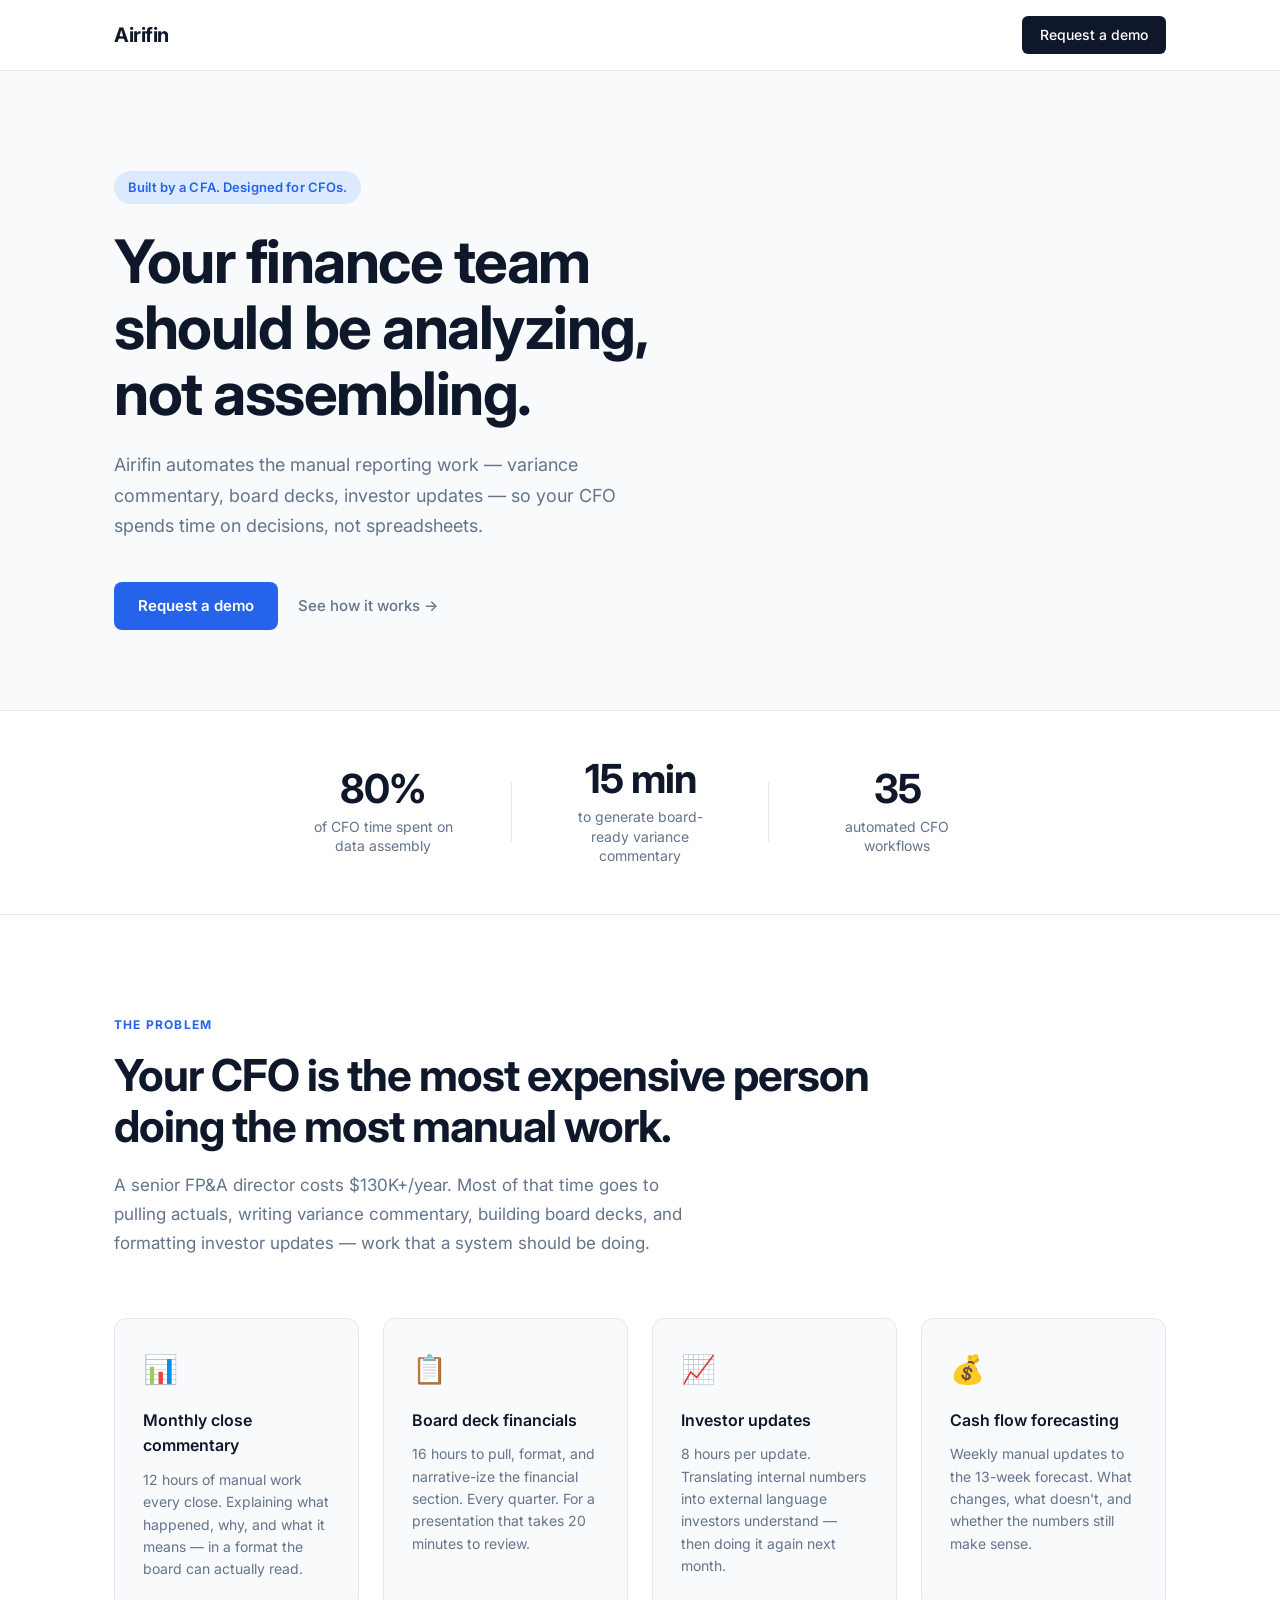
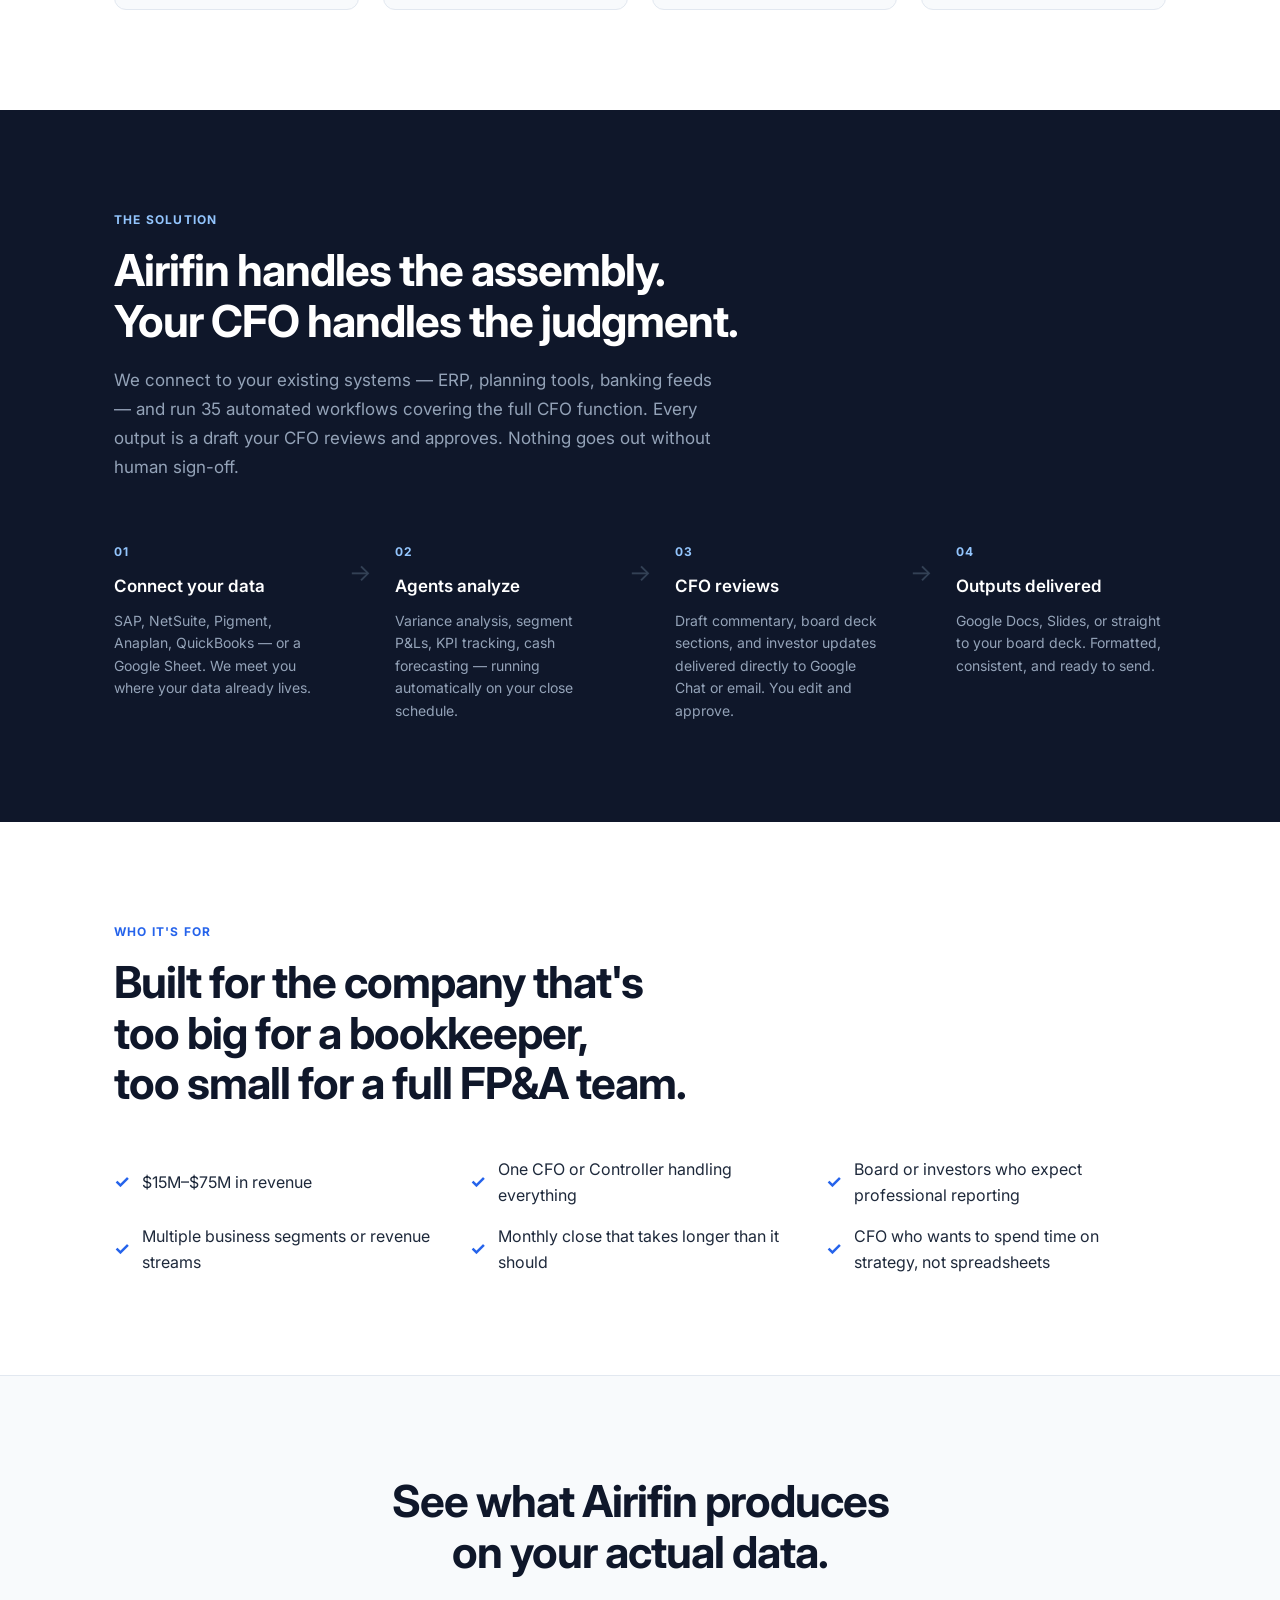
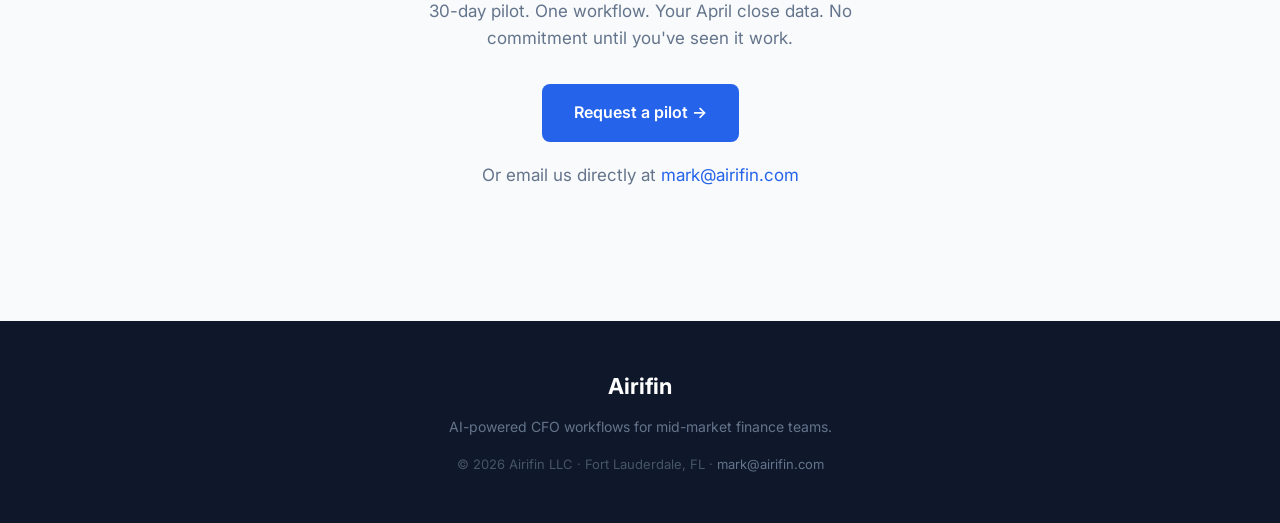
==== index.html @ 9c0cd82b "Initial site" ====
<!DOCTYPE html>
<html lang="en">
<head>
  <meta charset="UTF-8">
  <meta name="viewport" content="width=device-width, initial-scale=1.0">
  <meta name="description" content="Airifin builds AI-powered CFO workflows for mid-market finance teams. Variance analysis, board reporting, and financial intelligence — automated.">
  <title>Airifin — AI-Powered CFO Workflows</title>
  <link rel="preconnect" href="https://fonts.googleapis.com">
  <link rel="preconnect" href="https://fonts.gstatic.com" crossorigin>
  <link href="https://fonts.googleapis.com/css2?family=Inter:wght@300;400;500;600;700&display=swap" rel="stylesheet">
  <link rel="stylesheet" href="style.css">
</head>
<body>

  <!-- NAV -->
  <nav>
    <div class="nav-inner">
      <div class="logo">Airifin</div>
      <a href="mailto:mark@airifin.com" class="btn-nav">Request a demo</a>
    </div>
  </nav>

  <!-- HERO -->
  <section class="hero">
    <div class="container">
      <div class="badge">Built by a CFA. Designed for CFOs.</div>
      <h1>Your finance team<br>should be analyzing,<br>not assembling.</h1>
      <p class="hero-sub">Airifin automates the manual reporting work — variance commentary, board decks, investor updates — so your CFO spends time on decisions, not spreadsheets.</p>
      <div class="hero-cta">
        <a href="mailto:mark@airifin.com" class="btn-primary">Request a demo</a>
        <a href="#how-it-works" class="btn-ghost">See how it works →</a>
      </div>
    </div>
  </section>

  <!-- STAT BAR -->
  <section class="stats">
    <div class="container stats-inner">
      <div class="stat">
        <span class="stat-num">80%</span>
        <span class="stat-label">of CFO time spent on data assembly</span>
      </div>
      <div class="stat-divider"></div>
      <div class="stat">
        <span class="stat-num">15 min</span>
        <span class="stat-label">to generate board-ready variance commentary</span>
      </div>
      <div class="stat-divider"></div>
      <div class="stat">
        <span class="stat-num">35</span>
        <span class="stat-label">automated CFO workflows</span>
      </div>
    </div>
  </section>

  <!-- PROBLEM -->
  <section class="section" id="how-it-works">
    <div class="container">
      <div class="section-label">The Problem</div>
      <h2>Your CFO is the most expensive person<br>doing the most manual work.</h2>
      <p class="section-sub">A senior FP&A director costs $130K+/year. Most of that time goes to pulling actuals, writing variance commentary, building board decks, and formatting investor updates — work that a system should be doing.</p>

      <div class="pain-grid">
        <div class="pain-card">
          <div class="pain-icon">📊</div>
          <h3>Monthly close commentary</h3>
          <p>12 hours of manual work every close. Explaining what happened, why, and what it means — in a format the board can actually read.</p>
        </div>
        <div class="pain-card">
          <div class="pain-icon">📋</div>
          <h3>Board deck financials</h3>
          <p>16 hours to pull, format, and narrative-ize the financial section. Every quarter. For a presentation that takes 20 minutes to review.</p>
        </div>
        <div class="pain-card">
          <div class="pain-icon">📈</div>
          <h3>Investor updates</h3>
          <p>8 hours per update. Translating internal numbers into external language investors understand — then doing it again next month.</p>
        </div>
        <div class="pain-card">
          <div class="pain-icon">💰</div>
          <h3>Cash flow forecasting</h3>
          <p>Weekly manual updates to the 13-week forecast. What changes, what doesn't, and whether the numbers still make sense.</p>
        </div>
      </div>
    </div>
  </section>

  <!-- SOLUTION -->
  <section class="section section-dark">
    <div class="container">
      <div class="section-label light">The Solution</div>
      <h2 class="light">Airifin handles the assembly.<br>Your CFO handles the judgment.</h2>
      <p class="section-sub light">We connect to your existing systems — ERP, planning tools, banking feeds — and run 35 automated workflows covering the full CFO function. Every output is a draft your CFO reviews and approves. Nothing goes out without human sign-off.</p>

      <div class="flow">
        <div class="flow-step">
          <div class="flow-num">01</div>
          <h3>Connect your data</h3>
          <p>SAP, NetSuite, Pigment, Anaplan, QuickBooks — or a Google Sheet. We meet you where your data already lives.</p>
        </div>
        <div class="flow-arrow">→</div>
        <div class="flow-step">
          <div class="flow-num">02</div>
          <h3>Agents analyze</h3>
          <p>Variance analysis, segment P&Ls, KPI tracking, cash forecasting — running automatically on your close schedule.</p>
        </div>
        <div class="flow-arrow">→</div>
        <div class="flow-step">
          <div class="flow-num">03</div>
          <h3>CFO reviews</h3>
          <p>Draft commentary, board deck sections, and investor updates delivered directly to Google Chat or email. You edit and approve.</p>
        </div>
        <div class="flow-arrow">→</div>
        <div class="flow-step">
          <div class="flow-num">04</div>
          <h3>Outputs delivered</h3>
          <p>Google Docs, Slides, or straight to your board deck. Formatted, consistent, and ready to send.</p>
        </div>
      </div>
    </div>
  </section>

  <!-- WHO IT'S FOR -->
  <section class="section">
    <div class="container">
      <div class="section-label">Who It's For</div>
      <h2>Built for the company that's<br>too big for a bookkeeper,<br>too small for a full FP&A team.</h2>
      <div class="icp-grid">
        <div class="icp-item">
          <span class="check">✓</span>
          <span>$15M–$75M in revenue</span>
        </div>
        <div class="icp-item">
          <span class="check">✓</span>
          <span>One CFO or Controller handling everything</span>
        </div>
        <div class="icp-item">
          <span class="check">✓</span>
          <span>Board or investors who expect professional reporting</span>
        </div>
        <div class="icp-item">
          <span class="check">✓</span>
          <span>Multiple business segments or revenue streams</span>
        </div>
        <div class="icp-item">
          <span class="check">✓</span>
          <span>Monthly close that takes longer than it should</span>
        </div>
        <div class="icp-item">
          <span class="check">✓</span>
          <span>CFO who wants to spend time on strategy, not spreadsheets</span>
        </div>
      </div>
    </div>
  </section>

  <!-- CTA -->
  <section class="section section-cta">
    <div class="container cta-inner">
      <h2>See what Airifin produces<br>on your actual data.</h2>
      <p>30-day pilot. One workflow. Your April close data. No commitment until you've seen it work.</p>
      <a href="mailto:mark@airifin.com" class="btn-primary large">Request a pilot →</a>
      <p class="cta-sub">Or email us directly at <a href="mailto:mark@airifin.com">mark@airifin.com</a></p>
    </div>
  </section>

  <!-- FOOTER -->
  <footer>
    <div class="container footer-inner">
      <div class="footer-logo">Airifin</div>
      <p class="footer-tagline">AI-powered CFO workflows for mid-market finance teams.</p>
      <p class="footer-copy">© 2026 Airifin LLC · Fort Lauderdale, FL · <a href="mailto:mark@airifin.com">mark@airifin.com</a></p>
    </div>
  </footer>

</body>
</html>
---- style.css ----
/* ── Reset & Base ───────────────────────────────────────────── */
*, *::before, *::after { box-sizing: border-box; margin: 0; padding: 0; }

:root {
  --navy: #0f172a;
  --navy-light: #1e293b;
  --blue: #2563eb;
  --blue-light: #3b82f6;
  --text: #1e293b;
  --text-muted: #64748b;
  --border: #e2e8f0;
  --bg: #ffffff;
  --bg-subtle: #f8fafc;
}

html { scroll-behavior: smooth; }

body {
  font-family: 'Inter', -apple-system, sans-serif;
  color: var(--text);
  background: var(--bg);
  line-height: 1.6;
  -webkit-font-smoothing: antialiased;
}

.container {
  max-width: 1100px;
  margin: 0 auto;
  padding: 0 24px;
}

/* ── Nav ────────────────────────────────────────────────────── */
nav {
  position: sticky;
  top: 0;
  background: rgba(255,255,255,0.95);
  backdrop-filter: blur(8px);
  border-bottom: 1px solid var(--border);
  z-index: 100;
  padding: 16px 0;
}

.nav-inner {
  max-width: 1100px;
  margin: 0 auto;
  padding: 0 24px;
  display: flex;
  align-items: center;
  justify-content: space-between;
}

.logo {
  font-size: 20px;
  font-weight: 700;
  color: var(--navy);
  letter-spacing: -0.5px;
}

/* ── Buttons ────────────────────────────────────────────────── */
.btn-primary {
  display: inline-block;
  background: var(--blue);
  color: white;
  padding: 12px 24px;
  border-radius: 8px;
  text-decoration: none;
  font-weight: 600;
  font-size: 15px;
  transition: background 0.15s;
}
.btn-primary:hover { background: #1d4ed8; }
.btn-primary.large { padding: 16px 32px; font-size: 16px; }

.btn-nav {
  display: inline-block;
  background: var(--navy);
  color: white;
  padding: 8px 18px;
  border-radius: 6px;
  text-decoration: none;
  font-weight: 500;
  font-size: 14px;
  transition: background 0.15s;
}
.btn-nav:hover { background: var(--navy-light); }

.btn-ghost {
  display: inline-block;
  color: var(--text-muted);
  text-decoration: none;
  font-weight: 500;
  font-size: 15px;
  transition: color 0.15s;
}
.btn-ghost:hover { color: var(--text); }

/* ── Hero ───────────────────────────────────────────────────── */
.hero {
  padding: 100px 0 80px;
  background: var(--bg-subtle);
  border-bottom: 1px solid var(--border);
}

.badge {
  display: inline-block;
  background: #dbeafe;
  color: var(--blue);
  padding: 6px 14px;
  border-radius: 100px;
  font-size: 13px;
  font-weight: 600;
  margin-bottom: 24px;
  letter-spacing: 0.01em;
}

.hero h1 {
  font-size: clamp(36px, 5vw, 60px);
  font-weight: 700;
  line-height: 1.1;
  letter-spacing: -1.5px;
  color: var(--navy);
  margin-bottom: 24px;
  max-width: 700px;
}

.hero-sub {
  font-size: 18px;
  color: var(--text-muted);
  max-width: 560px;
  margin-bottom: 40px;
  line-height: 1.7;
}

.hero-cta {
  display: flex;
  gap: 20px;
  align-items: center;
  flex-wrap: wrap;
}

/* ── Stats ──────────────────────────────────────────────────── */
.stats {
  padding: 48px 0;
  border-bottom: 1px solid var(--border);
}

.stats-inner {
  display: flex;
  align-items: center;
  justify-content: center;
  gap: 0;
}

.stat {
  display: flex;
  flex-direction: column;
  align-items: center;
  text-align: center;
  padding: 0 48px;
}

.stat-num {
  font-size: 40px;
  font-weight: 700;
  color: var(--navy);
  letter-spacing: -1px;
  line-height: 1;
  margin-bottom: 8px;
}

.stat-label {
  font-size: 14px;
  color: var(--text-muted);
  max-width: 160px;
  line-height: 1.4;
}

.stat-divider {
  width: 1px;
  height: 60px;
  background: var(--border);
  flex-shrink: 0;
}

/* ── Sections ───────────────────────────────────────────────── */
.section { padding: 100px 0; }

.section-dark {
  background: var(--navy);
  color: white;
}

.section-label {
  font-size: 12px;
  font-weight: 700;
  letter-spacing: 0.1em;
  text-transform: uppercase;
  color: var(--blue);
  margin-bottom: 16px;
}
.section-label.light { color: #93c5fd; }

.section h2 {
  font-size: clamp(28px, 3.5vw, 44px);
  font-weight: 700;
  letter-spacing: -1px;
  line-height: 1.15;
  margin-bottom: 20px;
  color: var(--navy);
}
.section h2.light { color: white; }

.section-sub {
  font-size: 17px;
  color: var(--text-muted);
  max-width: 600px;
  line-height: 1.7;
  margin-bottom: 60px;
}
.section-sub.light { color: #94a3b8; }

/* ── Pain Grid ──────────────────────────────────────────────── */
.pain-grid {
  display: grid;
  grid-template-columns: repeat(auto-fit, minmax(240px, 1fr));
  gap: 24px;
  margin-top: 48px;
}

.pain-card {
  background: var(--bg-subtle);
  border: 1px solid var(--border);
  border-radius: 12px;
  padding: 28px;
}

.pain-icon { font-size: 28px; margin-bottom: 16px; }

.pain-card h3 {
  font-size: 16px;
  font-weight: 600;
  color: var(--navy);
  margin-bottom: 10px;
}

.pain-card p {
  font-size: 14px;
  color: var(--text-muted);
  line-height: 1.6;
}

/* ── Flow ───────────────────────────────────────────────────── */
.flow {
  display: flex;
  align-items: flex-start;
  gap: 0;
  margin-top: 60px;
  flex-wrap: wrap;
}

.flow-step {
  flex: 1;
  min-width: 200px;
  padding: 0 24px;
}

.flow-step:first-child { padding-left: 0; }
.flow-step:last-child { padding-right: 0; }

.flow-num {
  font-size: 12px;
  font-weight: 700;
  letter-spacing: 0.1em;
  color: #93c5fd;
  margin-bottom: 12px;
}

.flow-step h3 {
  font-size: 17px;
  font-weight: 600;
  color: white;
  margin-bottom: 10px;
}

.flow-step p {
  font-size: 14px;
  color: #94a3b8;
  line-height: 1.6;
}

.flow-arrow {
  font-size: 24px;
  color: #334155;
  padding-top: 12px;
  flex-shrink: 0;
}

/* ── ICP Grid ───────────────────────────────────────────────── */
.icp-grid {
  display: grid;
  grid-template-columns: repeat(auto-fit, minmax(280px, 1fr));
  gap: 16px;
  margin-top: 48px;
}

.icp-item {
  display: flex;
  align-items: center;
  gap: 12px;
  font-size: 16px;
  color: var(--text);
}

.check {
  color: var(--blue);
  font-weight: 700;
  font-size: 18px;
  flex-shrink: 0;
}

/* ── CTA ────────────────────────────────────────────────────── */
.section-cta {
  background: var(--bg-subtle);
  border-top: 1px solid var(--border);
  text-align: center;
}

.cta-inner h2 {
  text-align: center;
  margin-left: auto;
  margin-right: auto;
}

.cta-inner p {
  font-size: 17px;
  color: var(--text-muted);
  margin-bottom: 32px;
  max-width: 500px;
  margin-left: auto;
  margin-right: auto;
}

.cta-sub {
  margin-top: 20px;
  font-size: 14px;
  color: var(--text-muted);
}

.cta-sub a { color: var(--blue); text-decoration: none; }
.cta-sub a:hover { text-decoration: underline; }

/* ── Footer ─────────────────────────────────────────────────── */
footer {
  background: var(--navy);
  padding: 48px 0;
}

.footer-inner {
  text-align: center;
}

.footer-logo {
  font-size: 22px;
  font-weight: 700;
  color: white;
  margin-bottom: 12px;
}

.footer-tagline {
  font-size: 14px;
  color: #64748b;
  margin-bottom: 16px;
}

.footer-copy {
  font-size: 13px;
  color: #475569;
}

.footer-copy a {
  color: #64748b;
  text-decoration: none;
}
.footer-copy a:hover { color: white; }

/* ── Responsive ─────────────────────────────────────────────── */
@media (max-width: 768px) {
  .hero { padding: 60px 0; }
  .stats-inner { flex-direction: column; gap: 32px; }
  .stat-divider { width: 60px; height: 1px; }
  .flow { flex-direction: column; gap: 40px; }
  .flow-arrow { display: none; }
  .flow-step { padding: 0; }
}
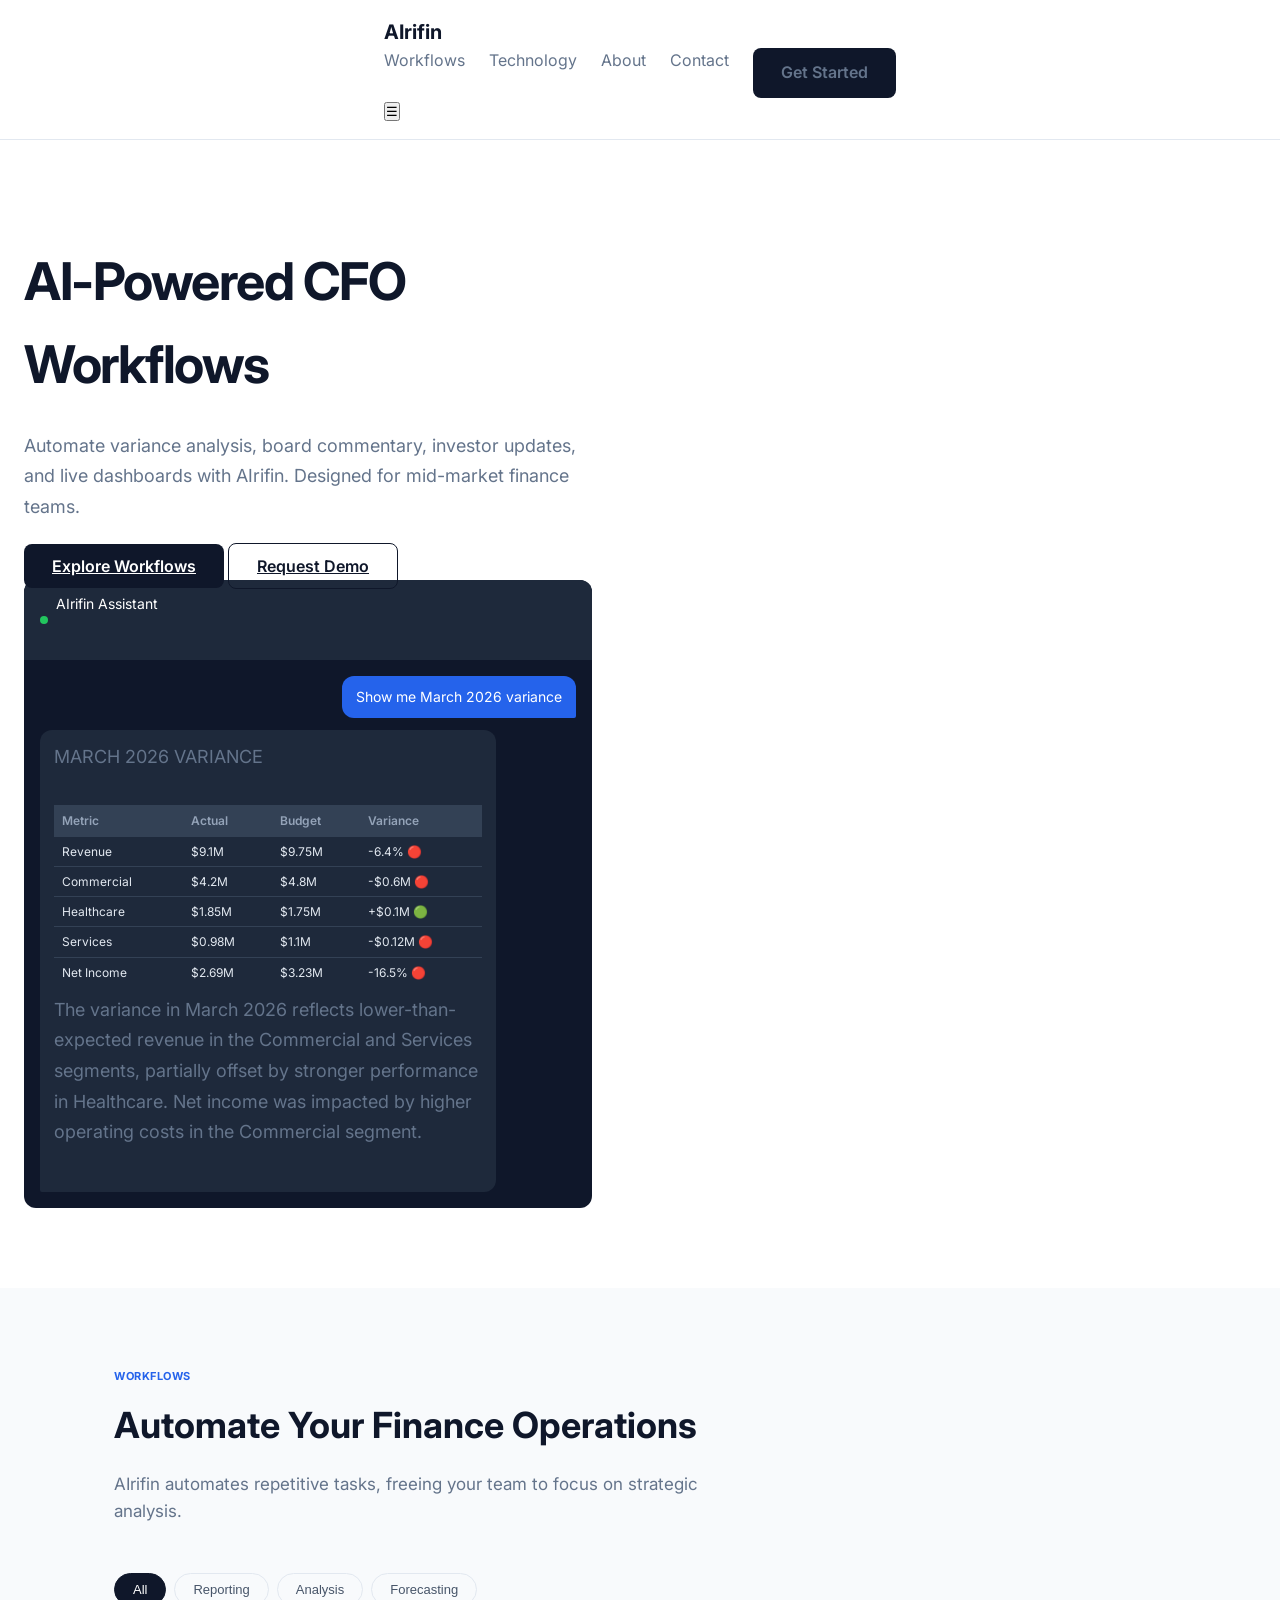
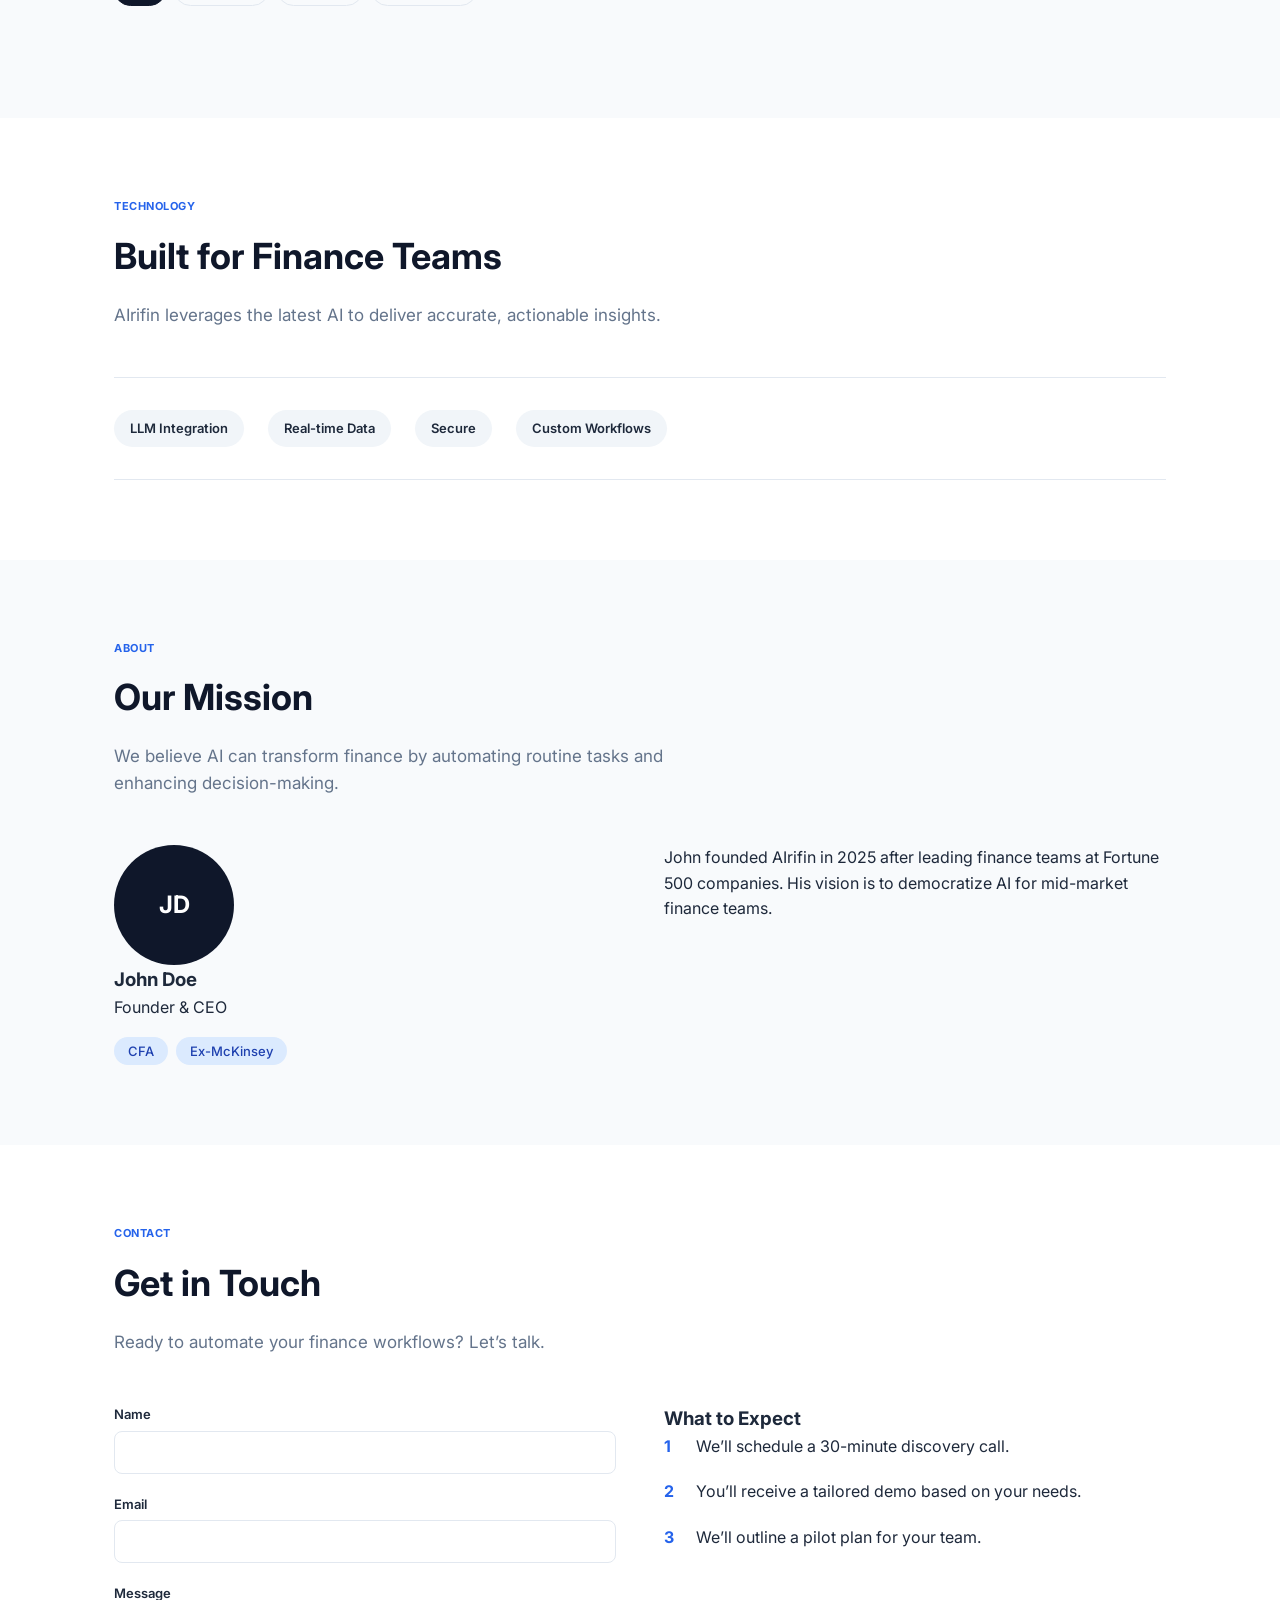
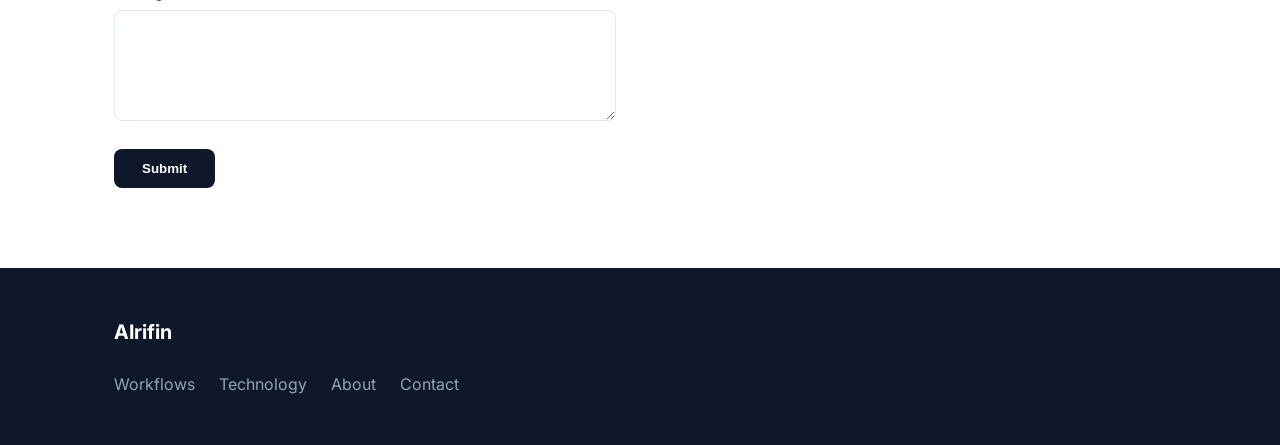
==== commit da43cbb2: "Full website redesign: 5 pages, 35 workflows, technology stack, about, contact" ====
--- a/index.html
+++ b/index.html
@@ -3,175 +3,201 @@
 <head>
   <meta charset="UTF-8">
   <meta name="viewport" content="width=device-width, initial-scale=1.0">
-  <meta name="description" content="Airifin builds AI-powered CFO workflows for mid-market finance teams. Variance analysis, board reporting, and financial intelligence — automated.">
-  <title>Airifin — AI-Powered CFO Workflows</title>
+  <meta name="description" content="AIrifin builds AI-powered CFO workflows for mid-market finance teams. Variance analysis, board commentary, investor updates, and live dashboards — automated.">
+  <title>AIrifin — AI-Powered CFO Workflows</title>
   <link rel="preconnect" href="https://fonts.googleapis.com">
   <link rel="preconnect" href="https://fonts.gstatic.com" crossorigin>
-  <link href="https://fonts.googleapis.com/css2?family=Inter:wght@300;400;500;600;700&display=swap" rel="stylesheet">
+  <link href="https://fonts.googleapis.com/css2?family=Inter:wght@300;400;500;600;700;800&display=swap" rel="stylesheet">
   <link rel="stylesheet" href="style.css">
 </head>
 <body>
-
-  <!-- NAV -->
-  <nav>
-    <div class="nav-inner">
-      <div class="logo">Airifin</div>
-      <a href="mailto:mark@airifin.com" class="btn-nav">Request a demo</a>
+  <!-- Navigation -->
+  <nav class="nav">
+    <div class="container">
+      <div class="logo">AIrifin</div>
+      <div class="nav-links">
+        <a href="#workflows">Workflows</a>
+        <a href="#technology">Technology</a>
+        <a href="#about">About</a>
+        <a href="#contact">Contact</a>
+        <a href="#" class="btn-primary">Get Started</a>
+      </div>
+      <button class="menu-toggle">☰</button>
     </div>
   </nav>
 
-  <!-- HERO -->
+  <!-- Hero Section -->
   <section class="hero">
     <div class="container">
-      <div class="badge">Built by a CFA. Designed for CFOs.</div>
-      <h1>Your finance team<br>should be analyzing,<br>not assembling.</h1>
-      <p class="hero-sub">Airifin automates the manual reporting work — variance commentary, board decks, investor updates — so your CFO spends time on decisions, not spreadsheets.</p>
-      <div class="hero-cta">
-        <a href="mailto:mark@airifin.com" class="btn-primary">Request a demo</a>
-        <a href="#how-it-works" class="btn-ghost">See how it works →</a>
-      </div>
-    </div>
-  </section>
-
-  <!-- STAT BAR -->
-  <section class="stats">
-    <div class="container stats-inner">
-      <div class="stat">
-        <span class="stat-num">80%</span>
-        <span class="stat-label">of CFO time spent on data assembly</span>
-      </div>
-      <div class="stat-divider"></div>
-      <div class="stat">
-        <span class="stat-num">15 min</span>
-        <span class="stat-label">to generate board-ready variance commentary</span>
-      </div>
-      <div class="stat-divider"></div>
-      <div class="stat">
-        <span class="stat-num">35</span>
-        <span class="stat-label">automated CFO workflows</span>
-      </div>
-    </div>
-  </section>
-
-  <!-- PROBLEM -->
-  <section class="section" id="how-it-works">
-    <div class="container">
-      <div class="section-label">The Problem</div>
-      <h2>Your CFO is the most expensive person<br>doing the most manual work.</h2>
-      <p class="section-sub">A senior FP&A director costs $130K+/year. Most of that time goes to pulling actuals, writing variance commentary, building board decks, and formatting investor updates — work that a system should be doing.</p>
-
-      <div class="pain-grid">
-        <div class="pain-card">
-          <div class="pain-icon">📊</div>
-          <h3>Monthly close commentary</h3>
-          <p>12 hours of manual work every close. Explaining what happened, why, and what it means — in a format the board can actually read.</p>
-        </div>
-        <div class="pain-card">
-          <div class="pain-icon">📋</div>
-          <h3>Board deck financials</h3>
-          <p>16 hours to pull, format, and narrative-ize the financial section. Every quarter. For a presentation that takes 20 minutes to review.</p>
-        </div>
-        <div class="pain-card">
-          <div class="pain-icon">📈</div>
-          <h3>Investor updates</h3>
-          <p>8 hours per update. Translating internal numbers into external language investors understand — then doing it again next month.</p>
-        </div>
-        <div class="pain-card">
-          <div class="pain-icon">💰</div>
-          <h3>Cash flow forecasting</h3>
-          <p>Weekly manual updates to the 13-week forecast. What changes, what doesn't, and whether the numbers still make sense.</p>
-        </div>
-      </div>
-    </div>
-  </section>
-
-  <!-- SOLUTION -->
-  <section class="section section-dark">
-    <div class="container">
-      <div class="section-label light">The Solution</div>
-      <h2 class="light">Airifin handles the assembly.<br>Your CFO handles the judgment.</h2>
-      <p class="section-sub light">We connect to your existing systems — ERP, planning tools, banking feeds — and run 35 automated workflows covering the full CFO function. Every output is a draft your CFO reviews and approves. Nothing goes out without human sign-off.</p>
-
-      <div class="flow">
-        <div class="flow-step">
-          <div class="flow-num">01</div>
-          <h3>Connect your data</h3>
-          <p>SAP, NetSuite, Pigment, Anaplan, QuickBooks — or a Google Sheet. We meet you where your data already lives.</p>
-        </div>
-        <div class="flow-arrow">→</div>
-        <div class="flow-step">
-          <div class="flow-num">02</div>
-          <h3>Agents analyze</h3>
-          <p>Variance analysis, segment P&Ls, KPI tracking, cash forecasting — running automatically on your close schedule.</p>
-        </div>
-        <div class="flow-arrow">→</div>
-        <div class="flow-step">
-          <div class="flow-num">03</div>
-          <h3>CFO reviews</h3>
-          <p>Draft commentary, board deck sections, and investor updates delivered directly to Google Chat or email. You edit and approve.</p>
-        </div>
-        <div class="flow-arrow">→</div>
-        <div class="flow-step">
-          <div class="flow-num">04</div>
-          <h3>Outputs delivered</h3>
-          <p>Google Docs, Slides, or straight to your board deck. Formatted, consistent, and ready to send.</p>
-        </div>
-      </div>
-    </div>
-  </section>
-
-  <!-- WHO IT'S FOR -->
-  <section class="section">
-    <div class="container">
-      <div class="section-label">Who It's For</div>
-      <h2>Built for the company that's<br>too big for a bookkeeper,<br>too small for a full FP&A team.</h2>
-      <div class="icp-grid">
-        <div class="icp-item">
-          <span class="check">✓</span>
-          <span>$15M–$75M in revenue</span>
-        </div>
-        <div class="icp-item">
-          <span class="check">✓</span>
-          <span>One CFO or Controller handling everything</span>
-        </div>
-        <div class="icp-item">
-          <span class="check">✓</span>
-          <span>Board or investors who expect professional reporting</span>
-        </div>
-        <div class="icp-item">
-          <span class="check">✓</span>
-          <span>Multiple business segments or revenue streams</span>
-        </div>
-        <div class="icp-item">
-          <span class="check">✓</span>
-          <span>Monthly close that takes longer than it should</span>
-        </div>
-        <div class="icp-item">
-          <span class="check">✓</span>
-          <span>CFO who wants to spend time on strategy, not spreadsheets</span>
-        </div>
-      </div>
-    </div>
-  </section>
-
-  <!-- CTA -->
-  <section class="section section-cta">
-    <div class="container cta-inner">
-      <h2>See what Airifin produces<br>on your actual data.</h2>
-      <p>30-day pilot. One workflow. Your April close data. No commitment until you've seen it work.</p>
-      <a href="mailto:mark@airifin.com" class="btn-primary large">Request a pilot →</a>
-      <p class="cta-sub">Or email us directly at <a href="mailto:mark@airifin.com">mark@airifin.com</a></p>
-    </div>
-  </section>
-
-  <!-- FOOTER -->
-  <footer>
-    <div class="container footer-inner">
-      <div class="footer-logo">Airifin</div>
-      <p class="footer-tagline">AI-powered CFO workflows for mid-market finance teams.</p>
-      <p class="footer-copy">© 2026 Airifin LLC · Fort Lauderdale, FL · <a href="mailto:mark@airifin.com">mark@airifin.com</a></p>
+      <div>
+        <h1>AI-Powered CFO Workflows</h1>
+        <p>Automate variance analysis, board commentary, investor updates, and live dashboards with AIrifin. Designed for mid-market finance teams.</p>
+        <a href="#workflows" class="btn-primary">Explore Workflows</a>
+        <a href="#contact" class="btn-ghost">Request Demo</a>
+      </div>
+      <div class="chat-mockup">
+        <div class="chat-header">
+          <div class="chat-dot"></div>
+          <p>AIrifin Assistant</p>
+        </div>
+        <div class="chat-messages">
+          <div class="msg-user">Show me March 2026 variance</div>
+          <div class="msg-bot">
+            <p>MARCH 2026 VARIANCE</p>
+            <table class="msg-table">
+              <thead>
+                <tr>
+                  <th>Metric</th>
+                  <th>Actual</th>
+                  <th>Budget</th>
+                  <th>Variance</th>
+                </tr>
+              </thead>
+              <tbody>
+                <tr>
+                  <td>Revenue</td>
+                  <td>$9.1M</td>
+                  <td>$9.75M</td>
+                  <td>-6.4% 🔴</td>
+                </tr>
+                <tr>
+                  <td>Commercial</td>
+                  <td>$4.2M</td>
+                  <td>$4.8M</td>
+                  <td>-$0.6M 🔴</td>
+                </tr>
+                <tr>
+                  <td>Healthcare</td>
+                  <td>$1.85M</td>
+                  <td>$1.75M</td>
+                  <td>+$0.1M 🟢</td>
+                </tr>
+                <tr>
+                  <td>Services</td>
+                  <td>$0.98M</td>
+                  <td>$1.1M</td>
+                  <td>-$0.12M 🔴</td>
+                </tr>
+                <tr>
+                  <td>Net Income</td>
+                  <td>$2.69M</td>
+                  <td>$3.23M</td>
+                  <td>-16.5% 🔴</td>
+                </tr>
+              </tbody>
+            </table>
+            <p>The variance in March 2026 reflects lower-than-expected revenue in the Commercial and Services segments, partially offset by stronger performance in Healthcare. Net income was impacted by higher operating costs in the Commercial segment.</p>
+          </div>
+        </div>
+      </div>
+    </div>
+  </section>
+
+  <!-- Workflows Section -->
+  <section id="workflows" class="section section-gray">
+    <div class="container">
+      <div class="section-label">Workflows</div>
+      <h2 class="section-title">Automate Your Finance Operations</h2>
+      <p class="section-subtitle">AIrifin automates repetitive tasks, freeing your team to focus on strategic analysis.</p>
+      <div class="filter-bar">
+        <button class="filter-btn active" data-filter="all">All</button>
+        <button class="filter-btn" data-filter="reporting">Reporting</button>
+        <button class="filter-btn" data-filter="analysis">Analysis</button>
+        <button class="filter-btn" data-filter="forecasting">Forecasting</button>
+      </div>
+      <div class="card-grid">
+        <!-- Workflow cards will be added here -->
+      </div>
+    </div>
+  </section>
+
+  <!-- Technology Section -->
+  <section id="technology" class="section">
+    <div class="container">
+      <div class="section-label">Technology</div>
+      <h2 class="section-title">Built for Finance Teams</h2>
+      <p class="section-subtitle">AIrifin leverages the latest AI to deliver accurate, actionable insights.</p>
+      <div class="tech-strip">
+        <span class="tech-badge">LLM Integration</span>
+        <span class="tech-badge">Real-time Data</span>
+        <span class="tech-badge">Secure</span>
+        <span class="tech-badge">Custom Workflows</span>
+      </div>
+    </div>
+  </section>
+
+  <!-- About Section -->
+  <section id="about" class="section section-gray">
+    <div class="container">
+      <div class="section-label">About</div>
+      <h2 class="section-title">Our Mission</h2>
+      <p class="section-subtitle">We believe AI can transform finance by automating routine tasks and enhancing decision-making.</p>
+      <div class="founder-section">
+        <div>
+          <div class="founder-photo">JD</div>
+          <h3>John Doe</h3>
+          <p>Founder & CEO</p>
+          <div class="credential-badges">
+            <span class="credential-badge">CFA</span>
+            <span class="credential-badge">Ex-McKinsey</span>
+          </div>
+        </div>
+        <div>
+          <p>John founded AIrifin in 2025 after leading finance teams at Fortune 500 companies. His vision is to democratize AI for mid-market finance teams.</p>
+        </div>
+      </div>
+    </div>
+  </section>
+
+  <!-- Contact Section -->
+  <section id="contact" class="section">
+    <div class="container">
+      <div class="section-label">Contact</div>
+      <h2 class="section-title">Get in Touch</h2>
+      <p class="section-subtitle">Ready to automate your finance workflows? Let’s talk.</p>
+      <div class="contact-grid">
+        <div>
+          <form>
+            <div class="form-group">
+              <label for="name">Name</label>
+              <input type="text" id="name" required>
+            </div>
+            <div class="form-group">
+              <label for="email">Email</label>
+              <input type="email" id="email" required>
+            </div>
+            <div class="form-group">
+              <label for="message">Message</label>
+              <textarea id="message" rows="5" required></textarea>
+            </div>
+            <button type="submit" class="btn-primary">Submit</button>
+          </form>
+        </div>
+        <div>
+          <h3>What to Expect</h3>
+          <ol class="expect-steps">
+            <li>We’ll schedule a 30-minute discovery call.</li>
+            <li>You’ll receive a tailored demo based on your needs.</li>
+            <li>We’ll outline a pilot plan for your team.</li>
+          </ol>
+        </div>
+      </div>
+    </div>
+  </section>
+
+  <!-- Footer -->
+  <footer class="footer">
+    <div class="container">
+      <div class="logo">AIrifin</div>
+      <div class="footer-links">
+        <a href="#workflows">Workflows</a>
+        <a href="#technology">Technology</a>
+        <a href="#about">About</a>
+        <a href="#contact">Contact</a>
+      </div>
     </div>
   </footer>
 
+  <script src="script.js"></script>
 </body>
-</html>
+</html>
--- a/style.css
+++ b/style.css
@@ -1,394 +1,646 @@
-/* ── Reset & Base ───────────────────────────────────────────── */
-*, *::before, *::after { box-sizing: border-box; margin: 0; padding: 0; }
-
-:root {
-  --navy: #0f172a;
-  --navy-light: #1e293b;
-  --blue: #2563eb;
-  --blue-light: #3b82f6;
-  --text: #1e293b;
-  --text-muted: #64748b;
-  --border: #e2e8f0;
-  --bg: #ffffff;
-  --bg-subtle: #f8fafc;
-}
-
-html { scroll-behavior: smooth; }
-
+/* Reset */
+* {
+  margin: 0;
+  padding: 0;
+  box-sizing: border-box;
+}
+
+/* Body */
 body {
-  font-family: 'Inter', -apple-system, sans-serif;
-  color: var(--text);
-  background: var(--bg);
+  font-family: 'Inter', sans-serif;
+  color: #1E293B;
   line-height: 1.6;
-  -webkit-font-smoothing: antialiased;
-}
-
+}
+
+/* Container */
 .container {
   max-width: 1100px;
   margin: 0 auto;
   padding: 0 24px;
 }
 
-/* ── Nav ────────────────────────────────────────────────────── */
-nav {
+/* Navigation */
+.nav {
   position: sticky;
   top: 0;
-  background: rgba(255,255,255,0.95);
-  backdrop-filter: blur(8px);
-  border-bottom: 1px solid var(--border);
+  background-color: #FFFFFF;
+  border-bottom: 1px solid #E2E8F0;
+  display: flex;
+  justify-content: space-between;
+  align-items: center;
+  padding: 16px 0;
   z-index: 100;
-  padding: 16px 0;
-}
-
-.nav-inner {
-  max-width: 1100px;
-  margin: 0 auto;
-  padding: 0 24px;
-  display: flex;
-  align-items: center;
-  justify-content: space-between;
-}
-
-.logo {
+}
+
+.nav .logo {
+  font-weight: 700;
+  color: #0F172A;
   font-size: 20px;
-  font-weight: 700;
-  color: var(--navy);
-  letter-spacing: -0.5px;
-}
-
-/* ── Buttons ────────────────────────────────────────────────── */
+}
+
+.nav-links {
+  display: flex;
+  gap: 24px;
+}
+
+.nav-links a {
+  color: #64748B;
+  text-decoration: none;
+  transition: color 0.3s;
+}
+
+.nav-links a:hover {
+  color: #0F172A;
+}
+
 .btn-primary {
-  display: inline-block;
-  background: var(--blue);
-  color: white;
-  padding: 12px 24px;
+  background-color: #0F172A;
+  color: #FFFFFF;
+  padding: 12px 28px;
   border-radius: 8px;
-  text-decoration: none;
+  border: none;
+  cursor: pointer;
   font-weight: 600;
-  font-size: 15px;
-  transition: background 0.15s;
-}
-.btn-primary:hover { background: #1d4ed8; }
-.btn-primary.large { padding: 16px 32px; font-size: 16px; }
-
-.btn-nav {
-  display: inline-block;
-  background: var(--navy);
-  color: white;
-  padding: 8px 18px;
-  border-radius: 6px;
-  text-decoration: none;
-  font-weight: 500;
-  font-size: 14px;
-  transition: background 0.15s;
-}
-.btn-nav:hover { background: var(--navy-light); }
+  transition: background-color 0.3s;
+}
+
+.btn-primary:hover {
+  background-color: #1E293B;
+}
 
 .btn-ghost {
-  display: inline-block;
-  color: var(--text-muted);
-  text-decoration: none;
-  font-weight: 500;
-  font-size: 15px;
-  transition: color 0.15s;
-}
-.btn-ghost:hover { color: var(--text); }
-
-/* ── Hero ───────────────────────────────────────────────────── */
+  background-color: transparent;
+  color: #0F172A;
+  border: 1px solid #0F172A;
+  padding: 12px 28px;
+  border-radius: 8px;
+  cursor: pointer;
+  font-weight: 600;
+  transition: all 0.3s;
+}
+
+.btn-ghost:hover {
+  background-color: #0F172A;
+  color: #FFFFFF;
+}
+
+/* Hero Section */
 .hero {
   padding: 100px 0 80px;
-  background: var(--bg-subtle);
-  border-bottom: 1px solid var(--border);
-}
-
+  display: grid;
+  grid-template-columns: 1fr 1fr;
+  gap: 48px;
+  align-items: center;
+}
+
+.hero h1 {
+  font-size: 52px;
+  font-weight: 700;
+  color: #0F172A;
+  letter-spacing: -1.5px;
+  margin-bottom: 24px;
+}
+
+.hero p {
+  font-size: 18px;
+  color: #64748B;
+  line-height: 1.7;
+  max-width: 560px;
+  margin-bottom: 32px;
+}
+
+/* Sections */
+.section {
+  padding: 80px 0;
+}
+
+.section-gray {
+  background-color: #F8FAFC;
+}
+
+.section-navy {
+  background-color: #0F172A;
+  color: #FFFFFF;
+}
+
+.section-label {
+  font-size: 11px;
+  text-transform: uppercase;
+  font-weight: 700;
+  letter-spacing: 0.05em;
+  color: #2563EB;
+  margin-bottom: 12px;
+}
+
+h2.section-title {
+  font-size: 36px;
+  font-weight: 700;
+  color: #0F172A;
+  margin-bottom: 16px;
+}
+
+.section-subtitle {
+  font-size: 17px;
+  color: #64748B;
+  max-width: 600px;
+  margin-bottom: 48px;
+}
+
+/* Cards */
+.card-grid {
+  display: grid;
+  grid-template-columns: repeat(auto-fill, minmax(280px, 1fr));
+  gap: 24px;
+}
+
+.card {
+  background-color: #FFFFFF;
+  border: 1px solid #E2E8F0;
+  border-radius: 12px;
+  padding: 28px;
+  transition: all 0.3s;
+}
+
+.card:hover {
+  box-shadow: 0 4px 6px rgba(0, 0, 0, 0.1);
+  transform: translateY(-2px);
+}
+
+/* Badges */
 .badge {
   display: inline-block;
-  background: #dbeafe;
-  color: var(--blue);
-  padding: 6px 14px;
+  padding: 4px 12px;
+  border-radius: 100px;
+  font-size: 12px;
+  font-weight: 600;
+}
+
+.badge-blue {
+  background-color: #DBEAFE;
+  color: #1D4ED8;
+}
+
+.badge-green {
+  background-color: #D1FAE5;
+  color: #065F46;
+}
+
+.badge-purple {
+  background-color: #EDE9FE;
+  color: #5B21B6;
+}
+
+.badge-orange {
+  background-color: #FEF3C7;
+  color: #92400E;
+}
+
+.badge-gray {
+  background-color: #F1F5F9;
+  color: #475569;
+}
+
+/* Workflow Card */
+.workflow-card {
+  position: relative;
+}
+
+.workflow-card .output,
+.workflow-card .cadence {
+  font-size: 12px;
+  color: #64748B;
+  margin-top: 8px;
+}
+
+/* Filter Bar */
+.filter-bar {
+  display: flex;
+  gap: 8px;
+  margin-bottom: 32px;
+  flex-wrap: wrap;
+}
+
+.filter-btn {
+  background-color: #F1F5F9;
+  color: #475569;
+  padding: 8px 16px;
+  border-radius: 100px;
+  border: none;
+  cursor: pointer;
+  font-weight: 600;
+  transition: all 0.3s;
+}
+
+.filter-btn.active {
+  background-color: #0F172A;
+  color: #FFFFFF;
+}
+
+/* Chat Mockup */
+.chat-mockup {
+  background-color: #0F172A;
+  border-radius: 12px;
+  overflow: hidden;
+}
+
+.chat-header {
+  background-color: #1E293B;
+  padding: 12px 16px;
+  display: flex;
+  align-items: center;
+  gap: 8px;
+}
+
+.chat-header p {
+  color: #FFFFFF;
+  font-size: 14px;
+}
+
+.chat-dot {
+  width: 8px;
+  height: 8px;
+  background-color: #22C55E;
+  border-radius: 50%;
+}
+
+.chat-messages {
+  padding: 16px;
+  display: flex;
+  flex-direction: column;
+  gap: 12px;
+}
+
+.msg-user {
+  background-color: #2563EB;
+  color: #FFFFFF;
+  padding: 10px 14px;
+  border-radius: 12px 12px 2px 12px;
+  max-width: 80%;
+  align-self: flex-end;
+  font-size: 14px;
+}
+
+.msg-bot {
+  background-color: #1E293B;
+  color: #E2E8F0;
+  padding: 12px 14px;
+  border-radius: 12px 12px 12px 2px;
+  max-width: 85%;
+  font-size: 13px;
+}
+
+.msg-table {
+  border-collapse: collapse;
+  width: 100%;
+  margin: 8px 0;
+  font-size: 12px;
+}
+
+.msg-table th {
+  color: #94A3B8;
+  background-color: #334155;
+  padding: 6px 8px;
+  text-align: left;
+  font-weight: 600;
+}
+
+.msg-table td {
+  padding: 5px 8px;
+  border-top: 1px solid #334155;
+}
+
+/* Steps */
+.steps {
+  display: grid;
+  grid-template-columns: repeat(3, 1fr);
+  gap: 32px;
+}
+
+.step-number {
+  width: 48px;
+  height: 48px;
+  background-color: #0F172A;
+  color: #FFFFFF;
+  border-radius: 50%;
+  display: flex;
+  align-items: center;
+  justify-content: center;
+  font-size: 20px;
+  font-weight: 700;
+  margin-bottom: 16px;
+}
+
+/* Tech Strip */
+.tech-strip {
+  padding: 32px 0;
+  border-top: 1px solid #E2E8F0;
+  border-bottom: 1px solid #E2E8F0;
+  display: flex;
+  align-items: center;
+  gap: 24px;
+  flex-wrap: wrap;
+}
+
+.tech-badge {
+  background-color: #F1F5F9;
+  padding: 8px 16px;
   border-radius: 100px;
   font-size: 13px;
   font-weight: 600;
-  margin-bottom: 24px;
-  letter-spacing: 0.01em;
-}
-
-.hero h1 {
-  font-size: clamp(36px, 5vw, 60px);
-  font-weight: 700;
-  line-height: 1.1;
-  letter-spacing: -1.5px;
-  color: var(--navy);
-  margin-bottom: 24px;
-  max-width: 700px;
-}
-
-.hero-sub {
-  font-size: 18px;
-  color: var(--text-muted);
-  max-width: 560px;
-  margin-bottom: 40px;
-  line-height: 1.7;
-}
-
-.hero-cta {
-  display: flex;
-  gap: 20px;
-  align-items: center;
-  flex-wrap: wrap;
-}
-
-/* ── Stats ──────────────────────────────────────────────────── */
-.stats {
-  padding: 48px 0;
-  border-bottom: 1px solid var(--border);
-}
-
-.stats-inner {
+}
+
+/* Founder Section */
+.founder-section {
+  display: grid;
+  grid-template-columns: 1fr 1fr;
+  gap: 48px;
+  align-items: start;
+}
+
+.founder-photo {
+  width: 120px;
+  height: 120px;
+  background-color: #0F172A;
+  color: #FFFFFF;
+  border-radius: 50%;
   display: flex;
   align-items: center;
   justify-content: center;
-  gap: 0;
-}
-
-.stat {
+  font-size: 24px;
+  font-weight: 700;
+}
+
+.credential-badges {
+  display: flex;
+  gap: 8px;
+  flex-wrap: wrap;
+  margin-top: 16px;
+}
+
+.credential-badge {
+  background-color: #DBEAFE;
+  color: #1E40AF;
+  padding: 4px 14px;
+  border-radius: 100px;
+  font-size: 13px;
+  font-weight: 500;
+}
+
+/* LLM Grid */
+.llm-grid {
+  display: grid;
+  grid-template-columns: repeat(auto-fill, minmax(200px, 1fr));
+  gap: 20px;
+}
+
+.llm-card .best-for {
+  font-size: 12px;
+  color: #2563EB;
+  margin-top: 8px;
+}
+
+/* Output Grid */
+.output-grid {
+  display: grid;
+  grid-template-columns: repeat(auto-fill, minmax(160px, 1fr));
+  gap: 16px;
+}
+
+.output-item {
+  background-color: #F8FAFC;
+  border: 1px solid #E2E8F0;
+  padding: 16px;
+  border-radius: 8px;
+}
+
+.status-live {
+  color: #22C55E;
+}
+
+.status-soon {
+  color: #64748B;
+}
+
+/* Datasource Grid */
+.datasource-grid {
+  display: grid;
+  grid-template-columns: 1fr 1fr;
+  gap: 16px;
+}
+
+.datasource-grid li {
+  list-style: none;
+  display: flex;
+  align-items: center;
+  gap: 8px;
+}
+
+.datasource-grid li::before {
+  content: "✓";
+  color: #22C55E;
+}
+
+/* Security Points */
+.security-points {
   display: flex;
   flex-direction: column;
-  align-items: center;
-  text-align: center;
-  padding: 0 48px;
-}
-
-.stat-num {
-  font-size: 40px;
-  font-weight: 700;
-  color: var(--navy);
-  letter-spacing: -1px;
-  line-height: 1;
+  gap: 16px;
+}
+
+/* Contact Grid */
+.contact-grid {
+  display: grid;
+  grid-template-columns: 1fr 1fr;
+  gap: 48px;
+}
+
+/* Form */
+form input,
+form textarea {
+  width: 100%;
+  border: 1px solid #E2E8F0;
+  padding: 12px 16px;
+  border-radius: 8px;
+  font-family: 'Inter', sans-serif;
+  font-size: 16px;
+  transition: all 0.3s;
+}
+
+form input:focus,
+form textarea:focus {
+  outline: none;
+  border-color: #2563EB;
+}
+
+.form-group {
+  margin-bottom: 20px;
+}
+
+.form-group label {
+  display: block;
+  font-size: 14px;
+  font-weight: 600;
   margin-bottom: 8px;
 }
 
-.stat-label {
-  font-size: 14px;
-  color: var(--text-muted);
-  max-width: 160px;
-  line-height: 1.4;
-}
-
-.stat-divider {
-  width: 1px;
-  height: 60px;
-  background: var(--border);
-  flex-shrink: 0;
-}
-
-/* ── Sections ───────────────────────────────────────────────── */
-.section { padding: 100px 0; }
-
-.section-dark {
-  background: var(--navy);
-  color: white;
-}
-
-.section-label {
-  font-size: 12px;
-  font-weight: 700;
-  letter-spacing: 0.1em;
-  text-transform: uppercase;
-  color: var(--blue);
-  margin-bottom: 16px;
-}
-.section-label.light { color: #93c5fd; }
-
-.section h2 {
-  font-size: clamp(28px, 3.5vw, 44px);
-  font-weight: 700;
-  letter-spacing: -1px;
-  line-height: 1.15;
-  margin-bottom: 20px;
-  color: var(--navy);
-}
-.section h2.light { color: white; }
-
-.section-sub {
-  font-size: 17px;
-  color: var(--text-muted);
-  max-width: 600px;
-  line-height: 1.7;
-  margin-bottom: 60px;
-}
-.section-sub.light { color: #94a3b8; }
-
-/* ── Pain Grid ──────────────────────────────────────────────── */
-.pain-grid {
-  display: grid;
-  grid-template-columns: repeat(auto-fit, minmax(240px, 1fr));
+/* Expect Steps */
+.expect-steps {
+  display: flex;
+  flex-direction: column;
+  gap: 16px;
+}
+
+.expect-steps li {
+  list-style: none;
+  counter-increment: step-counter;
+  position: relative;
+  padding-left: 32px;
+}
+
+.expect-steps li::before {
+  content: counter(step-counter);
+  position: absolute;
+  left: 0;
+  top: 0;
+  font-weight: 700;
+  color: #2563EB;
+}
+
+/* Footer */
+.footer {
+  background-color: #0F172A;
+  padding: 48px 0;
+  color: #FFFFFF;
+}
+
+.footer .logo {
+  font-weight: 700;
+  font-size: 20px;
+  margin-bottom: 24px;
+}
+
+.footer-links {
+  display: flex;
   gap: 24px;
-  margin-top: 48px;
-}
-
-.pain-card {
-  background: var(--bg-subtle);
-  border: 1px solid var(--border);
-  border-radius: 12px;
-  padding: 28px;
-}
-
-.pain-icon { font-size: 28px; margin-bottom: 16px; }
-
-.pain-card h3 {
-  font-size: 16px;
-  font-weight: 600;
-  color: var(--navy);
-  margin-bottom: 10px;
-}
-
-.pain-card p {
-  font-size: 14px;
-  color: var(--text-muted);
-  line-height: 1.6;
-}
-
-/* ── Flow ───────────────────────────────────────────────────── */
-.flow {
-  display: flex;
-  align-items: flex-start;
-  gap: 0;
-  margin-top: 60px;
-  flex-wrap: wrap;
-}
-
-.flow-step {
-  flex: 1;
-  min-width: 200px;
-  padding: 0 24px;
-}
-
-.flow-step:first-child { padding-left: 0; }
-.flow-step:last-child { padding-right: 0; }
-
-.flow-num {
-  font-size: 12px;
-  font-weight: 700;
-  letter-spacing: 0.1em;
-  color: #93c5fd;
-  margin-bottom: 12px;
-}
-
-.flow-step h3 {
-  font-size: 17px;
-  font-weight: 600;
-  color: white;
-  margin-bottom: 10px;
-}
-
-.flow-step p {
-  font-size: 14px;
-  color: #94a3b8;
-  line-height: 1.6;
-}
-
-.flow-arrow {
-  font-size: 24px;
-  color: #334155;
-  padding-top: 12px;
-  flex-shrink: 0;
-}
-
-/* ── ICP Grid ───────────────────────────────────────────────── */
-.icp-grid {
-  display: grid;
-  grid-template-columns: repeat(auto-fit, minmax(280px, 1fr));
-  gap: 16px;
-  margin-top: 48px;
-}
-
-.icp-item {
-  display: flex;
-  align-items: center;
-  gap: 12px;
-  font-size: 16px;
-  color: var(--text);
-}
-
-.check {
-  color: var(--blue);
-  font-weight: 700;
-  font-size: 18px;
-  flex-shrink: 0;
-}
-
-/* ── CTA ────────────────────────────────────────────────────── */
-.section-cta {
-  background: var(--bg-subtle);
-  border-top: 1px solid var(--border);
-  text-align: center;
-}
-
-.cta-inner h2 {
-  text-align: center;
-  margin-left: auto;
-  margin-right: auto;
-}
-
-.cta-inner p {
-  font-size: 17px;
-  color: var(--text-muted);
-  margin-bottom: 32px;
-  max-width: 500px;
-  margin-left: auto;
-  margin-right: auto;
-}
-
-.cta-sub {
-  margin-top: 20px;
-  font-size: 14px;
-  color: var(--text-muted);
-}
-
-.cta-sub a { color: var(--blue); text-decoration: none; }
-.cta-sub a:hover { text-decoration: underline; }
-
-/* ── Footer ─────────────────────────────────────────────────── */
-footer {
-  background: var(--navy);
-  padding: 48px 0;
-}
-
-.footer-inner {
-  text-align: center;
-}
-
-.footer-logo {
-  font-size: 22px;
-  font-weight: 700;
-  color: white;
-  margin-bottom: 12px;
-}
-
-.footer-tagline {
-  font-size: 14px;
-  color: #64748b;
-  margin-bottom: 16px;
-}
-
-.footer-copy {
-  font-size: 13px;
-  color: #475569;
-}
-
-.footer-copy a {
-  color: #64748b;
+}
+
+.footer-links a {
+  color: #94A3B8;
   text-decoration: none;
-}
-.footer-copy a:hover { color: white; }
-
-/* ── Responsive ─────────────────────────────────────────────── */
+  transition: color 0.3s;
+}
+
+.footer-links a:hover {
+  color: #FFFFFF;
+}
+
+/* Mobile Styles */
 @media (max-width: 768px) {
-  .hero { padding: 60px 0; }
-  .stats-inner { flex-direction: column; gap: 32px; }
-  .stat-divider { width: 60px; height: 1px; }
-  .flow { flex-direction: column; gap: 40px; }
-  .flow-arrow { display: none; }
-  .flow-step { padding: 0; }
-}
+  .nav-links {
+    display: none;
+    flex-direction: column;
+    gap: 16px;
+    position: absolute;
+    top: 100%;
+    left: 0;
+    right: 0;
+    background-color: #FFFFFF;
+    padding: 16px 24px;
+    border-bottom: 1px solid #E2E8F0;
+  }
+
+  .nav-links.nav-open {
+    display: flex;
+  }
+
+  .menu-toggle {
+    display: block;
+    cursor: pointer;
+  }
+
+  .hero {
+    grid-template-columns: 1fr;
+    text-align: center;
+  }
+
+  .hero p {
+    margin: 0 auto 32px;
+  }
+
+  .steps,
+  .founder-section,
+  .contact-grid {
+    grid-template-columns: 1fr;
+  }
+}
+
+/* Fade-in Animation */
+.fade-in {
+  opacity: 0;
+  transform: translateY(20px);
+  transition: opacity 0.5s, transform 0.5s;
+}
+
+.fade-in.visible {
+  opacity: 1;
+  transform: translateY(0);
+}
+/* ── Additional styles for technology, workflows, contact pages ─ */
+
+.page-hero { padding: 80px 0 60px; }
+
+/* LLM cards */
+.llm-grid { display: grid; grid-template-columns: repeat(auto-fill, minmax(200px, 1fr)); gap: 20px; }
+.llm-card { background: #fff; border: 1px solid #E2E8F0; border-radius: 12px; padding: 24px; }
+.llm-name { font-size: 16px; font-weight: 700; color: #0F172A; margin-bottom: 10px; }
+.best-for { font-size: 12px; color: #2563EB; font-weight: 600; margin-top: 12px; padding-top: 12px; border-top: 1px solid #E2E8F0; }
+
+/* Output grid */
+.output-grid { display: grid; grid-template-columns: repeat(auto-fill, minmax(160px, 1fr)); gap: 16px; }
+.output-item { background: #F8FAFC; border: 1px solid #E2E8F0; padding: 16px; border-radius: 10px; }
+
+/* Data sources */
+.datasource-grid { display: grid; grid-template-columns: 1fr 1fr; gap: 16px; max-width: 600px; }
+.datasource-list { list-style: none; }
+.datasource-list li { padding: 8px 0; border-bottom: 1px solid #F1F5F9; color: #1E293B; font-size: 15px; }
+
+/* Security */
+.security-points { display: flex; flex-direction: column; gap: 20px; }
+.security-point strong { display: block; margin-bottom: 4px; color: #0F172A; }
+.security-point p { color: #64748B; font-size: 14px; }
+
+/* Workflow cards */
+.workflow-group { margin-bottom: 16px; }
+.workflow-group-header { margin-bottom: 20px; }
+.workflow-meta { display: flex; gap: 12px; flex-wrap: wrap; margin-top: 16px; padding-top: 14px; border-top: 1px solid #F1F5F9; }
+.workflow-output { font-size: 12px; color: #64748B; }
+.workflow-cadence { font-size: 12px; color: #64748B; }
+.workflow-card h3 { font-size: 15px; font-weight: 700; color: #0F172A; margin: 10px 0 8px; }
+.workflow-card p { font-size: 13px; color: #64748B; line-height: 1.6; }
+
+/* Filter bar */
+.filter-bar { display: flex; gap: 8px; flex-wrap: wrap; margin-bottom: 32px; }
+.filter-btn { padding: 8px 18px; border-radius: 100px; border: 1px solid #E2E8F0; background: #F8FAFC; color: #475569; font-size: 13px; font-weight: 500; cursor: pointer; transition: all 0.15s; }
+.filter-btn:hover { border-color: #2563EB; color: #2563EB; }
+.filter-btn.active { background: #0F172A; color: white; border-color: #0F172A; }
+
+/* Contact page */
+.contact-grid { display: grid; grid-template-columns: 1fr 1fr; gap: 48px; }
+.form-group { margin-bottom: 20px; }
+.form-group label { display: block; font-size: 13px; font-weight: 600; color: #1E293B; margin-bottom: 6px; }
+.form-group input, .form-group textarea { width: 100%; padding: 12px 16px; border: 1px solid #E2E8F0; border-radius: 8px; font-size: 14px; font-family: inherit; color: #1E293B; transition: border-color 0.15s; }
+.form-group input:focus, .form-group textarea:focus { outline: none; border-color: #2563EB; box-shadow: 0 0 0 3px rgba(37,99,235,0.1); }
+.form-group textarea { resize: vertical; }
+.expect-steps { display: flex; flex-direction: column; gap: 20px; }
+.expect-step { display: flex; gap: 16px; align-items: flex-start; }
+.expect-num { width: 32px; height: 32px; border-radius: 50%; background: #0F172A; color: white; font-size: 14px; font-weight: 700; display: flex; align-items: center; justify-content: center; flex-shrink: 0; }
+.expect-step strong { display: block; margin-bottom: 4px; color: #0F172A; }
+.expect-step p { font-size: 14px; color: #64748B; }
+
+@media (max-width: 768px) {
+  .contact-grid { grid-template-columns: 1fr; }
+  .datasource-grid { grid-template-columns: 1fr; }
+  .llm-grid { grid-template-columns: 1fr; }
+  .output-grid { grid-template-columns: repeat(2, 1fr); }
+  .page-hero { padding: 48px 0 32px; }
+}
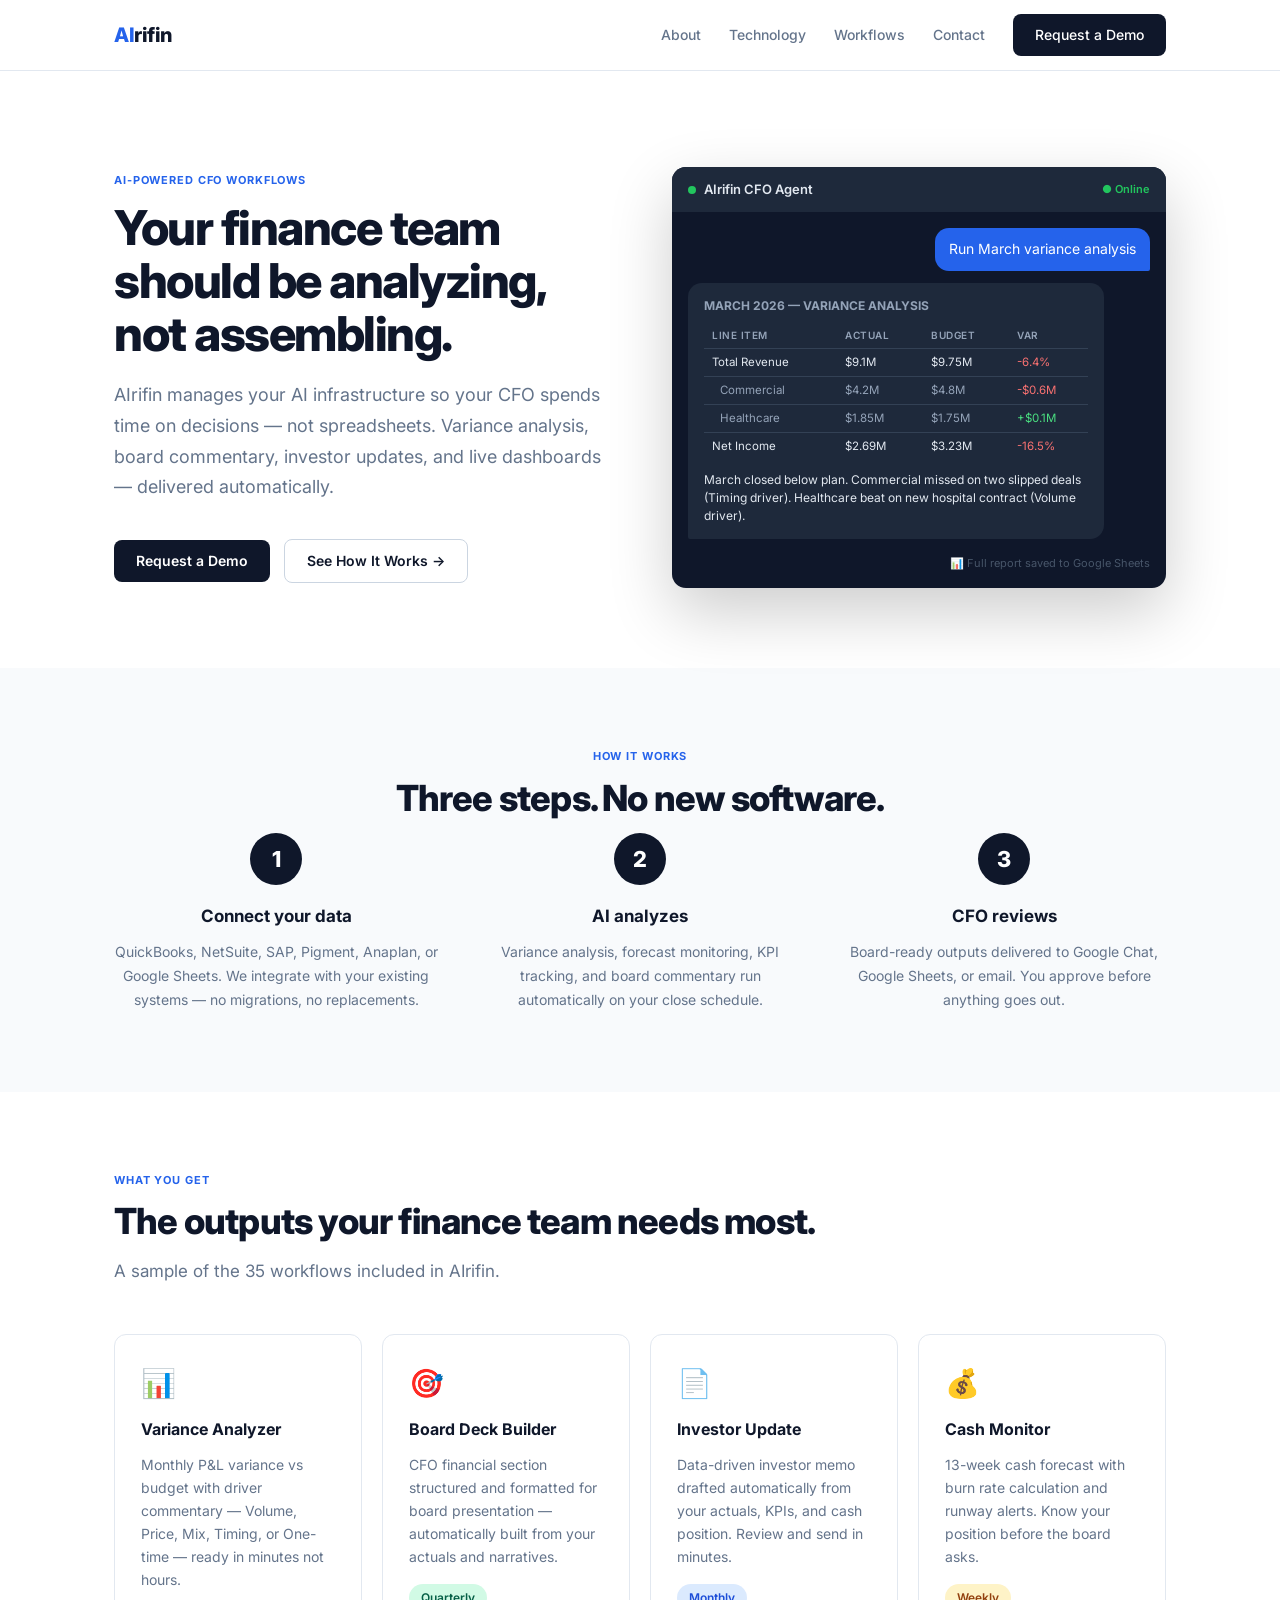
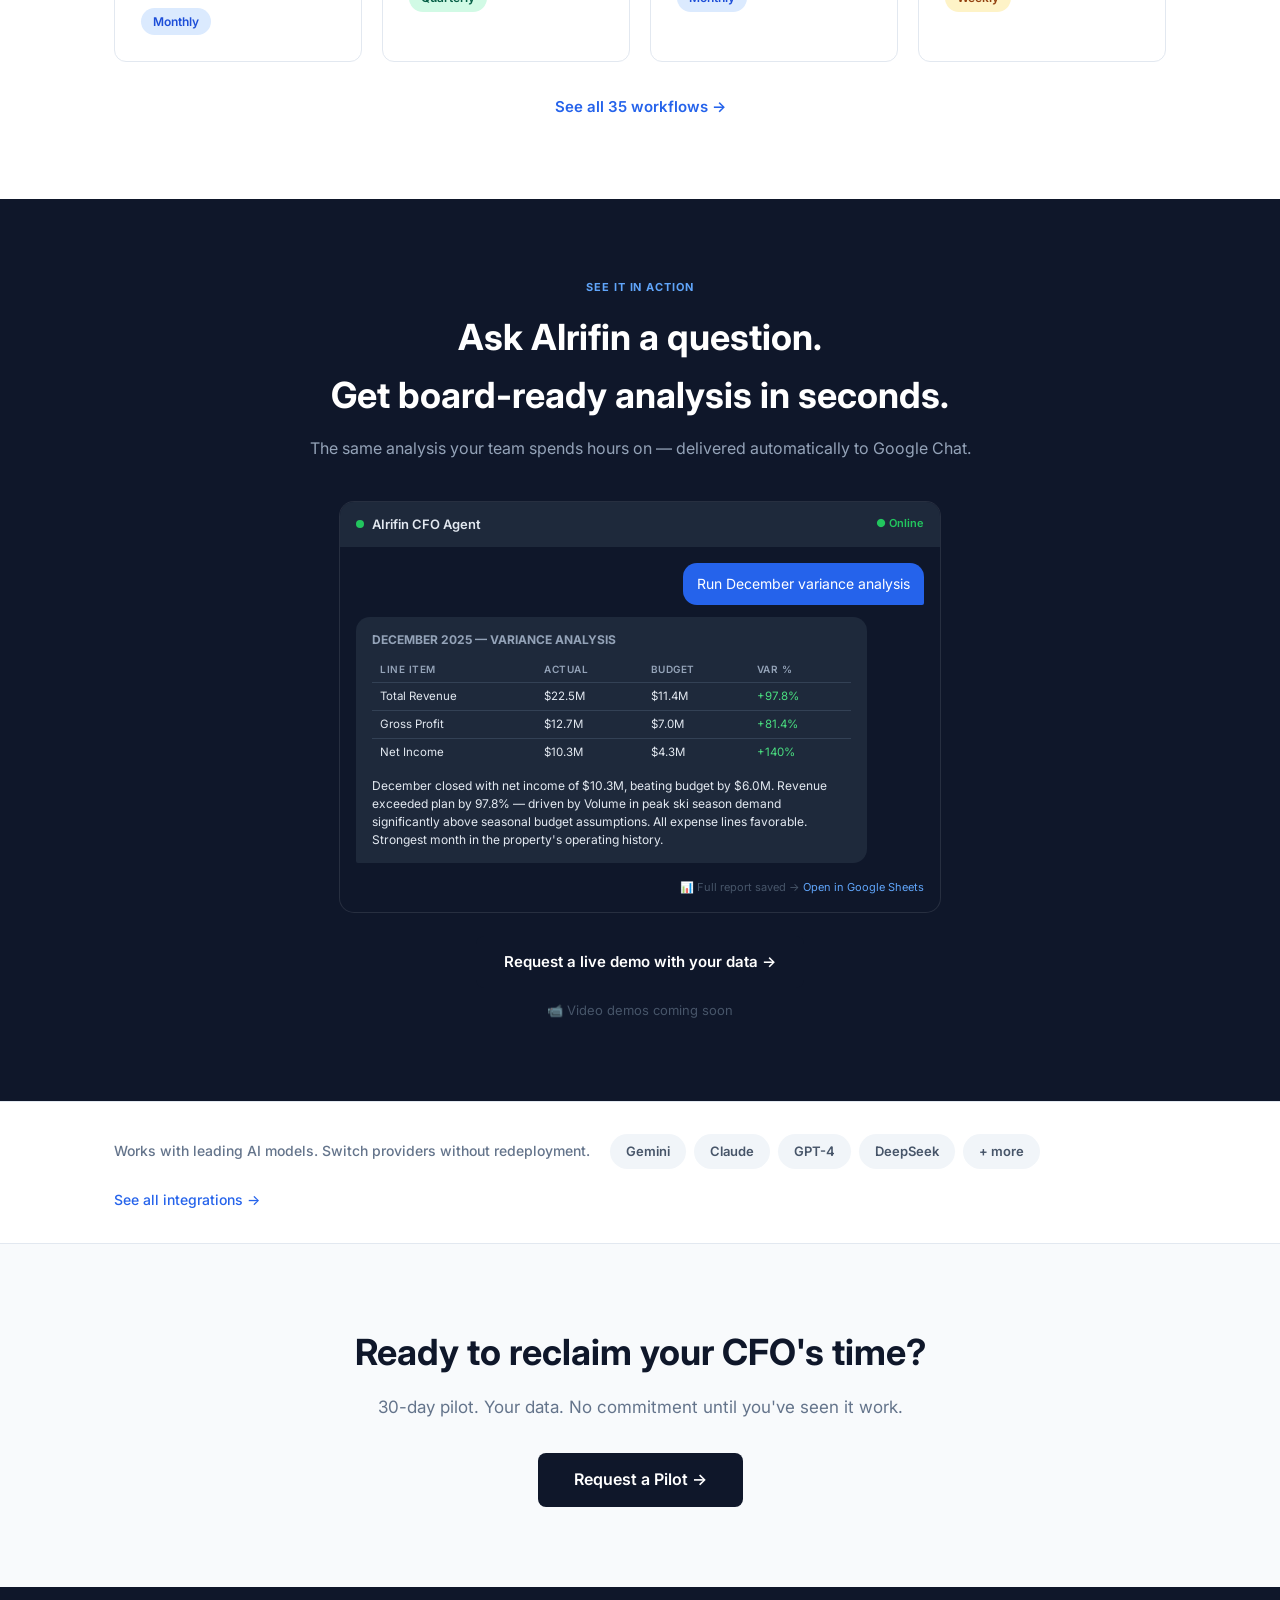
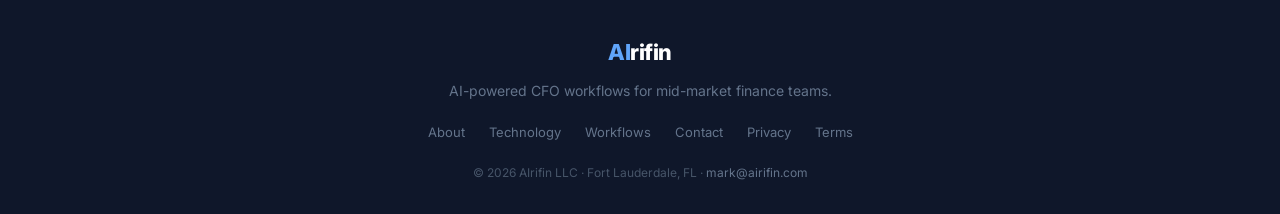
==== commit 1ddf5904: "Website v2: full redesign, 5 pages, headshot, Formspree, AIrifin branding" ====
--- a/index.html
+++ b/index.html
@@ -11,193 +11,208 @@
   <link rel="stylesheet" href="style.css">
 </head>
 <body>
-  <!-- Navigation -->
-  <nav class="nav">
-    <div class="container">
-      <div class="logo">AIrifin</div>
-      <div class="nav-links">
-        <a href="#workflows">Workflows</a>
-        <a href="#technology">Technology</a>
-        <a href="#about">About</a>
-        <a href="#contact">Contact</a>
-        <a href="#" class="btn-primary">Get Started</a>
-      </div>
-      <button class="menu-toggle">☰</button>
-    </div>
-  </nav>
-
-  <!-- Hero Section -->
-  <section class="hero">
-    <div class="container">
-      <div>
-        <h1>AI-Powered CFO Workflows</h1>
-        <p>Automate variance analysis, board commentary, investor updates, and live dashboards with AIrifin. Designed for mid-market finance teams.</p>
-        <a href="#workflows" class="btn-primary">Explore Workflows</a>
-        <a href="#contact" class="btn-ghost">Request Demo</a>
-      </div>
+
+<nav>
+  <div class="container nav-inner">
+    <a href="index.html" class="nav-logo"><span style="color:#2563EB;">AI</span>rifin</a>
+    <button class="menu-toggle" aria-label="Toggle menu">☰</button>
+    <div class="nav-links">
+      <a href="about.html">About</a>
+      <a href="technology.html">Technology</a>
+      <a href="workflows.html">Workflows</a>
+      <a href="contact.html">Contact</a>
+      <a href="mailto:mark@airifin.com" class="btn-primary">Request a Demo</a>
+    </div>
+  </div>
+</nav>
+
+<!-- HERO -->
+<section class="hero">
+  <div class="container hero-inner">
+    <div class="hero-text">
+      <p class="section-label fade-in">AI-Powered CFO Workflows</p>
+      <h1 class="fade-in">Your finance team should be analyzing,<br>not assembling.</h1>
+      <p class="hero-sub fade-in">AIrifin manages your AI infrastructure so your CFO spends time on decisions — not spreadsheets. Variance analysis, board commentary, investor updates, and live dashboards — delivered automatically.</p>
+      <div class="hero-cta fade-in">
+        <a href="mailto:mark@airifin.com" class="btn-primary">Request a Demo</a>
+        <a href="#how-it-works" class="btn-ghost">See How It Works →</a>
+      </div>
+    </div>
+    <div class="hero-visual fade-in">
       <div class="chat-mockup">
         <div class="chat-header">
           <div class="chat-dot"></div>
-          <p>AIrifin Assistant</p>
+          <span>AIrifin CFO Agent</span>
+          <span style="margin-left:auto;font-size:11px;color:#22C55E;">● Online</span>
         </div>
         <div class="chat-messages">
-          <div class="msg-user">Show me March 2026 variance</div>
+          <div class="msg-user">Run March variance analysis</div>
           <div class="msg-bot">
-            <p>MARCH 2026 VARIANCE</p>
+            <strong style="display:block;margin-bottom:8px;font-size:12px;color:#94A3B8;">MARCH 2026 — VARIANCE ANALYSIS</strong>
             <table class="msg-table">
-              <thead>
-                <tr>
-                  <th>Metric</th>
-                  <th>Actual</th>
-                  <th>Budget</th>
-                  <th>Variance</th>
-                </tr>
-              </thead>
+              <thead><tr><th>Line Item</th><th>Actual</th><th>Budget</th><th>Var</th></tr></thead>
               <tbody>
-                <tr>
-                  <td>Revenue</td>
-                  <td>$9.1M</td>
-                  <td>$9.75M</td>
-                  <td>-6.4% 🔴</td>
-                </tr>
-                <tr>
-                  <td>Commercial</td>
-                  <td>$4.2M</td>
-                  <td>$4.8M</td>
-                  <td>-$0.6M 🔴</td>
-                </tr>
-                <tr>
-                  <td>Healthcare</td>
-                  <td>$1.85M</td>
-                  <td>$1.75M</td>
-                  <td>+$0.1M 🟢</td>
-                </tr>
-                <tr>
-                  <td>Services</td>
-                  <td>$0.98M</td>
-                  <td>$1.1M</td>
-                  <td>-$0.12M 🔴</td>
-                </tr>
-                <tr>
-                  <td>Net Income</td>
-                  <td>$2.69M</td>
-                  <td>$3.23M</td>
-                  <td>-16.5% 🔴</td>
-                </tr>
+                <tr><td>Total Revenue</td><td>$9.1M</td><td>$9.75M</td><td style="color:#F87171;">-6.4%</td></tr>
+                <tr><td style="padding-left:16px;color:#94A3B8;">Commercial</td><td style="color:#94A3B8;">$4.2M</td><td style="color:#94A3B8;">$4.8M</td><td style="color:#F87171;">-$0.6M</td></tr>
+                <tr><td style="padding-left:16px;color:#94A3B8;">Healthcare</td><td style="color:#94A3B8;">$1.85M</td><td style="color:#94A3B8;">$1.75M</td><td style="color:#4ADE80;">+$0.1M</td></tr>
+                <tr><td>Net Income</td><td>$2.69M</td><td>$3.23M</td><td style="color:#F87171;">-16.5%</td></tr>
               </tbody>
             </table>
-            <p>The variance in March 2026 reflects lower-than-expected revenue in the Commercial and Services segments, partially offset by stronger performance in Healthcare. Net income was impacted by higher operating costs in the Commercial segment.</p>
+            <p style="margin-top:10px;font-size:12px;line-height:1.5;">March closed below plan. Commercial missed on two slipped deals (Timing driver). Healthcare beat on new hospital contract (Volume driver).</p>
           </div>
-        </div>
-      </div>
-    </div>
-  </section>
-
-  <!-- Workflows Section -->
-  <section id="workflows" class="section section-gray">
-    <div class="container">
-      <div class="section-label">Workflows</div>
-      <h2 class="section-title">Automate Your Finance Operations</h2>
-      <p class="section-subtitle">AIrifin automates repetitive tasks, freeing your team to focus on strategic analysis.</p>
-      <div class="filter-bar">
-        <button class="filter-btn active" data-filter="all">All</button>
-        <button class="filter-btn" data-filter="reporting">Reporting</button>
-        <button class="filter-btn" data-filter="analysis">Analysis</button>
-        <button class="filter-btn" data-filter="forecasting">Forecasting</button>
-      </div>
-      <div class="card-grid">
-        <!-- Workflow cards will be added here -->
-      </div>
-    </div>
-  </section>
-
-  <!-- Technology Section -->
-  <section id="technology" class="section">
-    <div class="container">
-      <div class="section-label">Technology</div>
-      <h2 class="section-title">Built for Finance Teams</h2>
-      <p class="section-subtitle">AIrifin leverages the latest AI to deliver accurate, actionable insights.</p>
-      <div class="tech-strip">
-        <span class="tech-badge">LLM Integration</span>
-        <span class="tech-badge">Real-time Data</span>
-        <span class="tech-badge">Secure</span>
-        <span class="tech-badge">Custom Workflows</span>
-      </div>
-    </div>
-  </section>
-
-  <!-- About Section -->
-  <section id="about" class="section section-gray">
-    <div class="container">
-      <div class="section-label">About</div>
-      <h2 class="section-title">Our Mission</h2>
-      <p class="section-subtitle">We believe AI can transform finance by automating routine tasks and enhancing decision-making.</p>
-      <div class="founder-section">
-        <div>
-          <div class="founder-photo">JD</div>
-          <h3>John Doe</h3>
-          <p>Founder & CEO</p>
-          <div class="credential-badges">
-            <span class="credential-badge">CFA</span>
-            <span class="credential-badge">Ex-McKinsey</span>
+          <div style="font-size:11px;color:#475569;text-align:right;margin-top:4px;">📊 Full report saved to Google Sheets</div>
+        </div>
+      </div>
+    </div>
+  </div>
+</section>
+
+<!-- HOW IT WORKS -->
+<section class="section section-gray" id="how-it-works">
+  <div class="container">
+    <p class="section-label fade-in" style="text-align:center;">How It Works</p>
+    <h2 class="section-title fade-in" style="text-align:center;">Three steps. No new software.</h2>
+    <div class="steps fade-in">
+      <div class="step">
+        <div class="step-number">1</div>
+        <h3>Connect your data</h3>
+        <p>QuickBooks, NetSuite, SAP, Pigment, Anaplan, or Google Sheets. We integrate with your existing systems — no migrations, no replacements.</p>
+      </div>
+      <div class="step">
+        <div class="step-number">2</div>
+        <h3>AI analyzes</h3>
+        <p>Variance analysis, forecast monitoring, KPI tracking, and board commentary run automatically on your close schedule.</p>
+      </div>
+      <div class="step">
+        <div class="step-number">3</div>
+        <h3>CFO reviews</h3>
+        <p>Board-ready outputs delivered to Google Chat, Google Sheets, or email. You approve before anything goes out.</p>
+      </div>
+    </div>
+  </div>
+</section>
+
+<!-- FEATURED WORKFLOWS -->
+<section class="section">
+  <div class="container">
+    <p class="section-label fade-in">What You Get</p>
+    <h2 class="section-title fade-in">The outputs your finance team needs most.</h2>
+    <p class="section-subtitle fade-in">A sample of the 35 workflows included in AIrifin.</p>
+    <div class="card-grid fade-in">
+      <div class="card">
+        <div style="font-size:28px;margin-bottom:12px;">📊</div>
+        <h3>Variance Analyzer</h3>
+        <p>Monthly P&L variance vs budget with driver commentary — Volume, Price, Mix, Timing, or One-time — ready in minutes not hours.</p>
+        <span class="badge badge-blue" style="margin-top:16px;display:inline-block;">Monthly</span>
+      </div>
+      <div class="card">
+        <div style="font-size:28px;margin-bottom:12px;">🎯</div>
+        <h3>Board Deck Builder</h3>
+        <p>CFO financial section structured and formatted for board presentation — automatically built from your actuals and narratives.</p>
+        <span class="badge badge-green" style="margin-top:16px;display:inline-block;">Quarterly</span>
+      </div>
+      <div class="card">
+        <div style="font-size:28px;margin-bottom:12px;">📄</div>
+        <h3>Investor Update</h3>
+        <p>Data-driven investor memo drafted automatically from your actuals, KPIs, and cash position. Review and send in minutes.</p>
+        <span class="badge badge-blue" style="margin-top:16px;display:inline-block;">Monthly</span>
+      </div>
+      <div class="card">
+        <div style="font-size:28px;margin-bottom:12px;">💰</div>
+        <h3>Cash Monitor</h3>
+        <p>13-week cash forecast with burn rate calculation and runway alerts. Know your position before the board asks.</p>
+        <span class="badge badge-orange" style="margin-top:16px;display:inline-block;">Weekly</span>
+      </div>
+    </div>
+    <div style="text-align:center;margin-top:32px;" class="fade-in">
+      <a href="workflows.html" style="color:#2563EB;font-weight:600;text-decoration:none;font-size:15px;">See all 35 workflows →</a>
+    </div>
+  </div>
+</section>
+
+<!-- DEMO SECTION -->
+<section class="section section-navy">
+  <div class="container">
+    <div style="text-align:center;margin-bottom:40px;">
+      <p class="section-label fade-in" style="color:#60A5FA;">See It In Action</p>
+      <h2 class="fade-in" style="font-size:36px;font-weight:700;color:white;margin-bottom:12px;">Ask AIrifin a question.<br>Get board-ready analysis in seconds.</h2>
+      <p class="fade-in" style="color:#94A3B8;font-size:16px;">The same analysis your team spends hours on — delivered automatically to Google Chat.</p>
+    </div>
+    <div style="max-width:600px;margin:0 auto;" class="fade-in">
+      <div class="chat-mockup" style="box-shadow:0 0 0 1px rgba(255,255,255,0.1);">
+        <div class="chat-header">
+          <div class="chat-dot"></div>
+          <span>AIrifin CFO Agent</span>
+          <span style="margin-left:auto;font-size:11px;color:#22C55E;">● Online</span>
+        </div>
+        <div class="chat-messages">
+          <div class="msg-user">Run December variance analysis</div>
+          <div class="msg-bot">
+            <strong style="display:block;margin-bottom:8px;font-size:12px;color:#94A3B8;">DECEMBER 2025 — VARIANCE ANALYSIS</strong>
+            <table class="msg-table">
+              <thead><tr><th>Line Item</th><th>Actual</th><th>Budget</th><th>Var %</th></tr></thead>
+              <tbody>
+                <tr><td>Total Revenue</td><td>$22.5M</td><td>$11.4M</td><td style="color:#4ADE80;">+97.8%</td></tr>
+                <tr><td>Gross Profit</td><td>$12.7M</td><td>$7.0M</td><td style="color:#4ADE80;">+81.4%</td></tr>
+                <tr><td>Net Income</td><td>$10.3M</td><td>$4.3M</td><td style="color:#4ADE80;">+140%</td></tr>
+              </tbody>
+            </table>
+            <p style="margin-top:10px;font-size:12px;line-height:1.5;">December closed with net income of $10.3M, beating budget by $6.0M. Revenue exceeded plan by 97.8% — driven by Volume in peak ski season demand significantly above seasonal budget assumptions. All expense lines favorable. Strongest month in the property's operating history.</p>
           </div>
-        </div>
-        <div>
-          <p>John founded AIrifin in 2025 after leading finance teams at Fortune 500 companies. His vision is to democratize AI for mid-market finance teams.</p>
-        </div>
-      </div>
-    </div>
-  </section>
-
-  <!-- Contact Section -->
-  <section id="contact" class="section">
-    <div class="container">
-      <div class="section-label">Contact</div>
-      <h2 class="section-title">Get in Touch</h2>
-      <p class="section-subtitle">Ready to automate your finance workflows? Let’s talk.</p>
-      <div class="contact-grid">
-        <div>
-          <form>
-            <div class="form-group">
-              <label for="name">Name</label>
-              <input type="text" id="name" required>
-            </div>
-            <div class="form-group">
-              <label for="email">Email</label>
-              <input type="email" id="email" required>
-            </div>
-            <div class="form-group">
-              <label for="message">Message</label>
-              <textarea id="message" rows="5" required></textarea>
-            </div>
-            <button type="submit" class="btn-primary">Submit</button>
-          </form>
-        </div>
-        <div>
-          <h3>What to Expect</h3>
-          <ol class="expect-steps">
-            <li>We’ll schedule a 30-minute discovery call.</li>
-            <li>You’ll receive a tailored demo based on your needs.</li>
-            <li>We’ll outline a pilot plan for your team.</li>
-          </ol>
-        </div>
-      </div>
-    </div>
-  </section>
-
-  <!-- Footer -->
-  <footer class="footer">
-    <div class="container">
-      <div class="logo">AIrifin</div>
-      <div class="footer-links">
-        <a href="#workflows">Workflows</a>
-        <a href="#technology">Technology</a>
-        <a href="#about">About</a>
-        <a href="#contact">Contact</a>
-      </div>
-    </div>
-  </footer>
-
-  <script src="script.js"></script>
+          <div style="font-size:11px;color:#475569;text-align:right;margin-top:4px;">📊 Full report saved → <a href="#" style="color:#60A5FA;text-decoration:none;">Open in Google Sheets</a></div>
+        </div>
+      </div>
+      <div style="text-align:center;margin-top:24px;">
+        <a href="mailto:mark@airifin.com" class="btn-primary" style="font-size:15px;padding:14px 28px;">Request a live demo with your data →</a>
+        <p style="color:#475569;font-size:13px;margin-top:12px;">📹 Video demos coming soon</p>
+      </div>
+    </div>
+  </div>
+</section>
+
+<!-- TECH STRIP -->
+<section style="padding:32px 0;border-top:1px solid #E2E8F0;border-bottom:1px solid #E2E8F0;">
+  <div class="container">
+    <div class="tech-strip fade-in">
+      <span style="color:#64748B;font-size:14px;font-weight:500;">Works with leading AI models. Switch providers without redeployment.</span>
+      <div style="display:flex;gap:8px;flex-wrap:wrap;">
+        <span class="tech-badge">Gemini</span>
+        <span class="tech-badge">Claude</span>
+        <span class="tech-badge">GPT-4</span>
+        <span class="tech-badge">DeepSeek</span>
+        <span class="tech-badge">+ more</span>
+      </div>
+      <a href="technology.html" style="color:#2563EB;font-size:14px;font-weight:500;white-space:nowrap;">See all integrations →</a>
+    </div>
+  </div>
+</section>
+
+<!-- FINAL CTA -->
+<section class="section" style="background:#F8FAFC;">
+  <div class="container" style="text-align:center;">
+    <h2 class="fade-in" style="font-size:36px;font-weight:700;color:#0F172A;margin-bottom:12px;">Ready to reclaim your CFO's time?</h2>
+    <p class="fade-in" style="color:#64748B;font-size:17px;margin-bottom:32px;">30-day pilot. Your data. No commitment until you've seen it work.</p>
+    <a href="mailto:mark@airifin.com" class="btn-primary fade-in" style="font-size:16px;padding:14px 36px;">Request a Pilot →</a>
+  </div>
+</section>
+
+<footer>
+  <div class="container footer-inner">
+    <div class="footer-logo"><span style="color:#60A5FA;">AI</span>rifin</div>
+    <p class="footer-tagline">AI-powered CFO workflows for mid-market finance teams.</p>
+    <div class="footer-links">
+      <a href="about.html">About</a>
+      <a href="technology.html">Technology</a>
+      <a href="workflows.html">Workflows</a>
+      <a href="contact.html">Contact</a>
+      <a href="privacy.html">Privacy</a>
+      <a href="terms.html">Terms</a>
+    </div>
+    <p class="footer-copy">© 2026 AIrifin LLC · Fort Lauderdale, FL · <a href="mailto:mark@airifin.com">mark@airifin.com</a></p>
+  </div>
+</footer>
+
+<script src="script.js"></script>
 </body>
-</html>+</html>
+<!-- Wed Apr  1 06:49:28 PM EDT 2026 -->
--- a/style.css
+++ b/style.css
@@ -1,646 +1,166 @@
-/* Reset */
-* {
-  margin: 0;
-  padding: 0;
-  box-sizing: border-box;
-}
+/* ── Reset & Base ───────────────────────────────────────────── */
+*, *::before, *::after { box-sizing: border-box; margin: 0; padding: 0; }
+html { scroll-behavior: smooth; }
+body { font-family: 'Inter', -apple-system, sans-serif; color: #1E293B; background: #fff; -webkit-font-smoothing: antialiased; line-height: 1.6; }
+a { text-decoration: none; }
+img { max-width: 100%; }
 
-/* Body */
-body {
-  font-family: 'Inter', sans-serif;
-  color: #1E293B;
-  line-height: 1.6;
-}
+/* ── Container ──────────────────────────────────────────────── */
+.container { max-width: 1100px; margin: 0 auto; padding: 0 24px; }
 
-/* Container */
-.container {
-  max-width: 1100px;
-  margin: 0 auto;
-  padding: 0 24px;
-}
+/* ── Navigation ─────────────────────────────────────────────── */
+nav { position: sticky; top: 0; background: rgba(255,255,255,0.95); backdrop-filter: blur(8px); border-bottom: 1px solid #E2E8F0; z-index: 100; padding: 14px 0; }
+.nav-inner { display: flex; align-items: center; justify-content: space-between; }
+.nav-logo { font-size: 20px; font-weight: 800; color: #0F172A; letter-spacing: -0.5px; }
+.nav-links { display: flex; align-items: center; gap: 28px; }
+.nav-links a { color: #64748B; font-size: 14px; font-weight: 500; transition: color 0.15s; }
+.nav-links a:hover, .nav-links a.active { color: #0F172A; }
+.menu-toggle { display: none; background: none; border: none; font-size: 20px; cursor: pointer; padding: 4px; }
 
-/* Navigation */
-.nav {
-  position: sticky;
-  top: 0;
-  background-color: #FFFFFF;
-  border-bottom: 1px solid #E2E8F0;
-  display: flex;
-  justify-content: space-between;
-  align-items: center;
-  padding: 16px 0;
-  z-index: 100;
-}
+/* ── Buttons ─────────────────────────────────────────────────── */
+.btn-primary { display: inline-block; background: #0F172A; color: #fff !important; padding: 10px 22px; border-radius: 8px; font-size: 14px; font-weight: 600; transition: background 0.15s; border: none; cursor: pointer; }
+.btn-primary:hover { background: #1E293B; }
+.btn-ghost { display: inline-block; color: #0F172A; border: 1.5px solid #CBD5E1; padding: 10px 22px; border-radius: 8px; font-size: 14px; font-weight: 600; transition: all 0.15s; }
+.btn-ghost:hover { background: #F8FAFC; }
 
-.nav .logo {
-  font-weight: 700;
-  color: #0F172A;
-  font-size: 20px;
-}
+/* ── Sections ────────────────────────────────────────────────── */
+.section { padding: 80px 0; }
+.section-gray { background: #F8FAFC; }
+.section-navy { background: #0F172A; }
+.section-label { font-size: 11px; font-weight: 700; letter-spacing: 0.08em; text-transform: uppercase; color: #2563EB; margin-bottom: 12px; display: block; }
+.section-title { font-size: 36px; font-weight: 800; color: #0F172A; letter-spacing: -0.8px; line-height: 1.15; margin-bottom: 14px; }
+.section-subtitle { font-size: 17px; color: #64748B; line-height: 1.7; max-width: 600px; margin-bottom: 48px; }
 
-.nav-links {
-  display: flex;
-  gap: 24px;
-}
+/* ── Hero ────────────────────────────────────────────────────── */
+.hero { padding: 96px 0 80px; background: #fff; }
+.hero-inner { display: grid; grid-template-columns: 1fr 1fr; gap: 64px; align-items: center; }
+.hero h1 { font-size: 48px; font-weight: 800; color: #0F172A; letter-spacing: -1.5px; line-height: 1.1; margin-bottom: 20px; }
+.hero-sub { font-size: 18px; color: #64748B; line-height: 1.7; max-width: 520px; margin-bottom: 36px; }
+.hero-cta { display: flex; gap: 14px; align-items: center; flex-wrap: wrap; }
 
-.nav-links a {
-  color: #64748B;
-  text-decoration: none;
-  transition: color 0.3s;
-}
+/* ── Chat Mockup ─────────────────────────────────────────────── */
+.chat-mockup { background: #0F172A; border-radius: 14px; overflow: hidden; box-shadow: 0 24px 64px rgba(0,0,0,0.2); }
+.chat-header { background: #1E293B; padding: 12px 16px; display: flex; align-items: center; gap: 8px; font-size: 13px; color: #E2E8F0; font-weight: 600; }
+.chat-dot { width: 8px; height: 8px; border-radius: 50%; background: #22C55E; flex-shrink: 0; }
+.chat-messages { padding: 16px; display: flex; flex-direction: column; gap: 12px; }
+.msg-user { background: #2563EB; color: #fff; padding: 10px 14px; border-radius: 14px 14px 2px 14px; font-size: 14px; align-self: flex-end; max-width: 80%; }
+.msg-bot { background: #1E293B; color: #E2E8F0; padding: 14px 16px; border-radius: 14px 14px 14px 2px; font-size: 13px; max-width: 90%; line-height: 1.5; }
+.msg-table { border-collapse: collapse; width: 100%; margin: 6px 0; font-size: 11.5px; }
+.msg-table th { color: #94A3B8; padding: 5px 8px; text-align: left; font-weight: 600; font-size: 10px; text-transform: uppercase; letter-spacing: 0.05em; }
+.msg-table td { padding: 5px 8px; border-top: 1px solid #334155; }
 
-.nav-links a:hover {
-  color: #0F172A;
-}
+/* ── Steps ───────────────────────────────────────────────────── */
+.steps { display: grid; grid-template-columns: repeat(3, 1fr); gap: 40px; }
+.step { text-align: center; }
+.step-number { width: 52px; height: 52px; border-radius: 50%; background: #0F172A; color: #fff; font-size: 22px; font-weight: 800; display: flex; align-items: center; justify-content: center; margin: 0 auto 18px; }
+.step h3 { font-size: 17px; font-weight: 700; color: #0F172A; margin-bottom: 10px; }
+.step p { font-size: 14px; color: #64748B; line-height: 1.7; }
 
-.btn-primary {
-  background-color: #0F172A;
-  color: #FFFFFF;
-  padding: 12px 28px;
-  border-radius: 8px;
-  border: none;
-  cursor: pointer;
-  font-weight: 600;
-  transition: background-color 0.3s;
-}
+/* ── Cards ───────────────────────────────────────────────────── */
+.card-grid { display: grid; grid-template-columns: repeat(auto-fill, minmax(240px, 1fr)); gap: 20px; }
+.card { background: #fff; border: 1px solid #E2E8F0; border-radius: 12px; padding: 26px; transition: transform 0.2s, box-shadow 0.2s; }
+.card:hover { transform: translateY(-3px); box-shadow: 0 12px 32px rgba(0,0,0,0.08); }
+.card h3 { font-size: 16px; font-weight: 700; color: #0F172A; margin-bottom: 10px; }
+.card p { font-size: 14px; color: #64748B; line-height: 1.65; }
 
-.btn-primary:hover {
-  background-color: #1E293B;
-}
+/* ── Badges ──────────────────────────────────────────────────── */
+.badge { display: inline-block; padding: 4px 12px; border-radius: 100px; font-size: 12px; font-weight: 600; }
+.badge-blue { background: #DBEAFE; color: #1D4ED8; }
+.badge-green { background: #D1FAE5; color: #065F46; }
+.badge-purple { background: #EDE9FE; color: #5B21B6; }
+.badge-orange { background: #FEF3C7; color: #92400E; }
+.badge-gray { background: #F1F5F9; color: #475569; }
 
-.btn-ghost {
-  background-color: transparent;
-  color: #0F172A;
-  border: 1px solid #0F172A;
-  padding: 12px 28px;
-  border-radius: 8px;
-  cursor: pointer;
-  font-weight: 600;
-  transition: all 0.3s;
-}
+/* ── Tech Strip ─────────────────────────────────────────────── */
+.tech-strip { display: flex; align-items: center; gap: 20px; flex-wrap: wrap; }
+.tech-badge { background: #F1F5F9; padding: 7px 16px; border-radius: 100px; font-size: 13px; font-weight: 600; color: #475569; }
 
-.btn-ghost:hover {
-  background-color: #0F172A;
-  color: #FFFFFF;
-}
+/* ── Footer ─────────────────────────────────────────────────── */
+footer { background: #0F172A; padding: 48px 0 32px; }
+.footer-inner { text-align: center; }
+.footer-logo { font-size: 22px; font-weight: 800; color: #fff; margin-bottom: 10px; letter-spacing: -0.5px; }
+.footer-tagline { color: #64748B; font-size: 14px; margin-bottom: 20px; }
+.footer-links { display: flex; justify-content: center; gap: 24px; flex-wrap: wrap; margin-bottom: 20px; }
+.footer-links a { color: #64748B; font-size: 13px; transition: color 0.15s; }
+.footer-links a:hover { color: #94A3B8; }
+.footer-copy { font-size: 12px; color: #475569; }
+.footer-copy a { color: #64748B; }
 
-/* Hero Section */
-.hero {
-  padding: 100px 0 80px;
-  display: grid;
-  grid-template-columns: 1fr 1fr;
-  gap: 48px;
-  align-items: center;
-}
+/* ── About page ─────────────────────────────────────────────── */
+.page-hero { padding: 80px 0 60px; }
+.three-col { display: grid; grid-template-columns: repeat(3, 1fr); gap: 32px; }
+.three-col h3 { font-size: 17px; font-weight: 700; color: #0F172A; margin-bottom: 10px; }
+.three-col p { font-size: 14px; color: #64748B; line-height: 1.7; }
+.founder-section { display: grid; grid-template-columns: auto 1fr; gap: 40px; align-items: start; }
+.founder-photo { width: 120px; height: 120px; border-radius: 50%; background: #0F172A; color: #fff; font-size: 24px; font-weight: 800; display: flex; align-items: center; justify-content: center; flex-shrink: 0; }
+.credential-badges { display: flex; gap: 8px; flex-wrap: wrap; margin-top: 16px; }
+.credential-badge { background: #DBEAFE; color: #1E40AF; padding: 5px 14px; border-radius: 100px; font-size: 12px; font-weight: 600; }
+.commitment-grid { display: grid; grid-template-columns: repeat(2, 1fr); gap: 20px; }
+.commitment-item { background: #fff; border: 1px solid #E2E8F0; border-radius: 10px; padding: 20px; }
+.commitment-item h4 { font-size: 15px; font-weight: 700; color: #0F172A; margin-bottom: 6px; }
+.commitment-item p { font-size: 13px; color: #64748B; }
 
-.hero h1 {
-  font-size: 52px;
-  font-weight: 700;
-  color: #0F172A;
-  letter-spacing: -1.5px;
-  margin-bottom: 24px;
-}
-
-.hero p {
-  font-size: 18px;
-  color: #64748B;
-  line-height: 1.7;
-  max-width: 560px;
-  margin-bottom: 32px;
-}
-
-/* Sections */
-.section {
-  padding: 80px 0;
-}
-
-.section-gray {
-  background-color: #F8FAFC;
-}
-
-.section-navy {
-  background-color: #0F172A;
-  color: #FFFFFF;
-}
-
-.section-label {
-  font-size: 11px;
-  text-transform: uppercase;
-  font-weight: 700;
-  letter-spacing: 0.05em;
-  color: #2563EB;
-  margin-bottom: 12px;
-}
-
-h2.section-title {
-  font-size: 36px;
-  font-weight: 700;
-  color: #0F172A;
-  margin-bottom: 16px;
-}
-
-.section-subtitle {
-  font-size: 17px;
-  color: #64748B;
-  max-width: 600px;
-  margin-bottom: 48px;
-}
-
-/* Cards */
-.card-grid {
-  display: grid;
-  grid-template-columns: repeat(auto-fill, minmax(280px, 1fr));
-  gap: 24px;
-}
-
-.card {
-  background-color: #FFFFFF;
-  border: 1px solid #E2E8F0;
-  border-radius: 12px;
-  padding: 28px;
-  transition: all 0.3s;
-}
-
-.card:hover {
-  box-shadow: 0 4px 6px rgba(0, 0, 0, 0.1);
-  transform: translateY(-2px);
-}
-
-/* Badges */
-.badge {
-  display: inline-block;
-  padding: 4px 12px;
-  border-radius: 100px;
-  font-size: 12px;
-  font-weight: 600;
-}
-
-.badge-blue {
-  background-color: #DBEAFE;
-  color: #1D4ED8;
-}
-
-.badge-green {
-  background-color: #D1FAE5;
-  color: #065F46;
-}
-
-.badge-purple {
-  background-color: #EDE9FE;
-  color: #5B21B6;
-}
-
-.badge-orange {
-  background-color: #FEF3C7;
-  color: #92400E;
-}
-
-.badge-gray {
-  background-color: #F1F5F9;
-  color: #475569;
-}
-
-/* Workflow Card */
-.workflow-card {
-  position: relative;
-}
-
-.workflow-card .output,
-.workflow-card .cadence {
-  font-size: 12px;
-  color: #64748B;
-  margin-top: 8px;
-}
-
-/* Filter Bar */
-.filter-bar {
-  display: flex;
-  gap: 8px;
-  margin-bottom: 32px;
-  flex-wrap: wrap;
-}
-
-.filter-btn {
-  background-color: #F1F5F9;
-  color: #475569;
-  padding: 8px 16px;
-  border-radius: 100px;
-  border: none;
-  cursor: pointer;
-  font-weight: 600;
-  transition: all 0.3s;
-}
-
-.filter-btn.active {
-  background-color: #0F172A;
-  color: #FFFFFF;
-}
-
-/* Chat Mockup */
-.chat-mockup {
-  background-color: #0F172A;
-  border-radius: 12px;
-  overflow: hidden;
-}
-
-.chat-header {
-  background-color: #1E293B;
-  padding: 12px 16px;
-  display: flex;
-  align-items: center;
-  gap: 8px;
-}
-
-.chat-header p {
-  color: #FFFFFF;
-  font-size: 14px;
-}
-
-.chat-dot {
-  width: 8px;
-  height: 8px;
-  background-color: #22C55E;
-  border-radius: 50%;
-}
-
-.chat-messages {
-  padding: 16px;
-  display: flex;
-  flex-direction: column;
-  gap: 12px;
-}
-
-.msg-user {
-  background-color: #2563EB;
-  color: #FFFFFF;
-  padding: 10px 14px;
-  border-radius: 12px 12px 2px 12px;
-  max-width: 80%;
-  align-self: flex-end;
-  font-size: 14px;
-}
-
-.msg-bot {
-  background-color: #1E293B;
-  color: #E2E8F0;
-  padding: 12px 14px;
-  border-radius: 12px 12px 12px 2px;
-  max-width: 85%;
-  font-size: 13px;
-}
-
-.msg-table {
-  border-collapse: collapse;
-  width: 100%;
-  margin: 8px 0;
-  font-size: 12px;
-}
-
-.msg-table th {
-  color: #94A3B8;
-  background-color: #334155;
-  padding: 6px 8px;
-  text-align: left;
-  font-weight: 600;
-}
-
-.msg-table td {
-  padding: 5px 8px;
-  border-top: 1px solid #334155;
-}
-
-/* Steps */
-.steps {
-  display: grid;
-  grid-template-columns: repeat(3, 1fr);
-  gap: 32px;
-}
-
-.step-number {
-  width: 48px;
-  height: 48px;
-  background-color: #0F172A;
-  color: #FFFFFF;
-  border-radius: 50%;
-  display: flex;
-  align-items: center;
-  justify-content: center;
-  font-size: 20px;
-  font-weight: 700;
-  margin-bottom: 16px;
-}
-
-/* Tech Strip */
-.tech-strip {
-  padding: 32px 0;
-  border-top: 1px solid #E2E8F0;
-  border-bottom: 1px solid #E2E8F0;
-  display: flex;
-  align-items: center;
-  gap: 24px;
-  flex-wrap: wrap;
-}
-
-.tech-badge {
-  background-color: #F1F5F9;
-  padding: 8px 16px;
-  border-radius: 100px;
-  font-size: 13px;
-  font-weight: 600;
-}
-
-/* Founder Section */
-.founder-section {
-  display: grid;
-  grid-template-columns: 1fr 1fr;
-  gap: 48px;
-  align-items: start;
-}
-
-.founder-photo {
-  width: 120px;
-  height: 120px;
-  background-color: #0F172A;
-  color: #FFFFFF;
-  border-radius: 50%;
-  display: flex;
-  align-items: center;
-  justify-content: center;
-  font-size: 24px;
-  font-weight: 700;
-}
-
-.credential-badges {
-  display: flex;
-  gap: 8px;
-  flex-wrap: wrap;
-  margin-top: 16px;
-}
-
-.credential-badge {
-  background-color: #DBEAFE;
-  color: #1E40AF;
-  padding: 4px 14px;
-  border-radius: 100px;
-  font-size: 13px;
-  font-weight: 500;
-}
-
-/* LLM Grid */
-.llm-grid {
-  display: grid;
-  grid-template-columns: repeat(auto-fill, minmax(200px, 1fr));
-  gap: 20px;
-}
-
-.llm-card .best-for {
-  font-size: 12px;
-  color: #2563EB;
-  margin-top: 8px;
-}
-
-/* Output Grid */
-.output-grid {
-  display: grid;
-  grid-template-columns: repeat(auto-fill, minmax(160px, 1fr));
-  gap: 16px;
-}
-
-.output-item {
-  background-color: #F8FAFC;
-  border: 1px solid #E2E8F0;
-  padding: 16px;
-  border-radius: 8px;
-}
-
-.status-live {
-  color: #22C55E;
-}
-
-.status-soon {
-  color: #64748B;
-}
-
-/* Datasource Grid */
-.datasource-grid {
-  display: grid;
-  grid-template-columns: 1fr 1fr;
-  gap: 16px;
-}
-
-.datasource-grid li {
-  list-style: none;
-  display: flex;
-  align-items: center;
-  gap: 8px;
-}
-
-.datasource-grid li::before {
-  content: "✓";
-  color: #22C55E;
-}
-
-/* Security Points */
-.security-points {
-  display: flex;
-  flex-direction: column;
-  gap: 16px;
-}
-
-/* Contact Grid */
-.contact-grid {
-  display: grid;
-  grid-template-columns: 1fr 1fr;
-  gap: 48px;
-}
-
-/* Form */
-form input,
-form textarea {
-  width: 100%;
-  border: 1px solid #E2E8F0;
-  padding: 12px 16px;
-  border-radius: 8px;
-  font-family: 'Inter', sans-serif;
-  font-size: 16px;
-  transition: all 0.3s;
-}
-
-form input:focus,
-form textarea:focus {
-  outline: none;
-  border-color: #2563EB;
-}
-
-.form-group {
-  margin-bottom: 20px;
-}
-
-.form-group label {
-  display: block;
-  font-size: 14px;
-  font-weight: 600;
-  margin-bottom: 8px;
-}
-
-/* Expect Steps */
-.expect-steps {
-  display: flex;
-  flex-direction: column;
-  gap: 16px;
-}
-
-.expect-steps li {
-  list-style: none;
-  counter-increment: step-counter;
-  position: relative;
-  padding-left: 32px;
-}
-
-.expect-steps li::before {
-  content: counter(step-counter);
-  position: absolute;
-  left: 0;
-  top: 0;
-  font-weight: 700;
-  color: #2563EB;
-}
-
-/* Footer */
-.footer {
-  background-color: #0F172A;
-  padding: 48px 0;
-  color: #FFFFFF;
-}
-
-.footer .logo {
-  font-weight: 700;
-  font-size: 20px;
-  margin-bottom: 24px;
-}
-
-.footer-links {
-  display: flex;
-  gap: 24px;
-}
-
-.footer-links a {
-  color: #94A3B8;
-  text-decoration: none;
-  transition: color 0.3s;
-}
-
-.footer-links a:hover {
-  color: #FFFFFF;
-}
-
-/* Mobile Styles */
-@media (max-width: 768px) {
-  .nav-links {
-    display: none;
-    flex-direction: column;
-    gap: 16px;
-    position: absolute;
-    top: 100%;
-    left: 0;
-    right: 0;
-    background-color: #FFFFFF;
-    padding: 16px 24px;
-    border-bottom: 1px solid #E2E8F0;
-  }
-
-  .nav-links.nav-open {
-    display: flex;
-  }
-
-  .menu-toggle {
-    display: block;
-    cursor: pointer;
-  }
-
-  .hero {
-    grid-template-columns: 1fr;
-    text-align: center;
-  }
-
-  .hero p {
-    margin: 0 auto 32px;
-  }
-
-  .steps,
-  .founder-section,
-  .contact-grid {
-    grid-template-columns: 1fr;
-  }
-}
-
-/* Fade-in Animation */
-.fade-in {
-  opacity: 0;
-  transform: translateY(20px);
-  transition: opacity 0.5s, transform 0.5s;
-}
-
-.fade-in.visible {
-  opacity: 1;
-  transform: translateY(0);
-}
-/* ── Additional styles for technology, workflows, contact pages ─ */
-
-.page-hero { padding: 80px 0 60px; }
-
-/* LLM cards */
+/* ── Technology page ─────────────────────────────────────────── */
 .llm-grid { display: grid; grid-template-columns: repeat(auto-fill, minmax(200px, 1fr)); gap: 20px; }
 .llm-card { background: #fff; border: 1px solid #E2E8F0; border-radius: 12px; padding: 24px; }
 .llm-name { font-size: 16px; font-weight: 700; color: #0F172A; margin-bottom: 10px; }
 .best-for { font-size: 12px; color: #2563EB; font-weight: 600; margin-top: 12px; padding-top: 12px; border-top: 1px solid #E2E8F0; }
-
-/* Output grid */
 .output-grid { display: grid; grid-template-columns: repeat(auto-fill, minmax(160px, 1fr)); gap: 16px; }
-.output-item { background: #F8FAFC; border: 1px solid #E2E8F0; padding: 16px; border-radius: 10px; }
-
-/* Data sources */
-.datasource-grid { display: grid; grid-template-columns: 1fr 1fr; gap: 16px; max-width: 600px; }
+.output-item { background: #F8FAFC; border: 1px solid #E2E8F0; padding: 18px; border-radius: 10px; }
+.datasource-grid { display: grid; grid-template-columns: 1fr 1fr; gap: 16px; max-width: 580px; }
 .datasource-list { list-style: none; }
 .datasource-list li { padding: 8px 0; border-bottom: 1px solid #F1F5F9; color: #1E293B; font-size: 15px; }
-
-/* Security */
 .security-points { display: flex; flex-direction: column; gap: 20px; }
 .security-point strong { display: block; margin-bottom: 4px; color: #0F172A; }
 .security-point p { color: #64748B; font-size: 14px; }
 
-/* Workflow cards */
-.workflow-group { margin-bottom: 16px; }
+/* ── Workflows page ─────────────────────────────────────────── */
+.filter-bar { display: flex; gap: 8px; flex-wrap: wrap; margin-bottom: 36px; }
+.filter-btn { padding: 8px 18px; border-radius: 100px; border: 1px solid #E2E8F0; background: #F8FAFC; color: #475569; font-size: 13px; font-weight: 500; cursor: pointer; transition: all 0.15s; }
+.filter-btn:hover { border-color: #2563EB; color: #2563EB; }
+.filter-btn.active { background: #0F172A; color: #fff; border-color: #0F172A; }
+.workflow-group { margin-bottom: 48px; }
 .workflow-group-header { margin-bottom: 20px; }
-.workflow-meta { display: flex; gap: 12px; flex-wrap: wrap; margin-top: 16px; padding-top: 14px; border-top: 1px solid #F1F5F9; }
-.workflow-output { font-size: 12px; color: #64748B; }
-.workflow-cadence { font-size: 12px; color: #64748B; }
+.workflow-card { background: #fff; border: 1px solid #E2E8F0; border-radius: 12px; padding: 22px; }
 .workflow-card h3 { font-size: 15px; font-weight: 700; color: #0F172A; margin: 10px 0 8px; }
 .workflow-card p { font-size: 13px; color: #64748B; line-height: 1.6; }
+.workflow-meta { display: flex; gap: 12px; flex-wrap: wrap; margin-top: 14px; padding-top: 12px; border-top: 1px solid #F1F5F9; }
+.workflow-output, .workflow-cadence { font-size: 12px; color: #64748B; }
 
-/* Filter bar */
-.filter-bar { display: flex; gap: 8px; flex-wrap: wrap; margin-bottom: 32px; }
-.filter-btn { padding: 8px 18px; border-radius: 100px; border: 1px solid #E2E8F0; background: #F8FAFC; color: #475569; font-size: 13px; font-weight: 500; cursor: pointer; transition: all 0.15s; }
-.filter-btn:hover { border-color: #2563EB; color: #2563EB; }
-.filter-btn.active { background: #0F172A; color: white; border-color: #0F172A; }
-
-/* Contact page */
-.contact-grid { display: grid; grid-template-columns: 1fr 1fr; gap: 48px; }
+/* ── Contact page ────────────────────────────────────────────── */
+.contact-grid { display: grid; grid-template-columns: 1fr 1fr; gap: 56px; }
 .form-group { margin-bottom: 20px; }
 .form-group label { display: block; font-size: 13px; font-weight: 600; color: #1E293B; margin-bottom: 6px; }
-.form-group input, .form-group textarea { width: 100%; padding: 12px 16px; border: 1px solid #E2E8F0; border-radius: 8px; font-size: 14px; font-family: inherit; color: #1E293B; transition: border-color 0.15s; }
+.form-group input, .form-group textarea { width: 100%; padding: 11px 14px; border: 1px solid #E2E8F0; border-radius: 8px; font-size: 14px; font-family: inherit; color: #1E293B; transition: border-color 0.15s; }
 .form-group input:focus, .form-group textarea:focus { outline: none; border-color: #2563EB; box-shadow: 0 0 0 3px rgba(37,99,235,0.1); }
 .form-group textarea { resize: vertical; }
 .expect-steps { display: flex; flex-direction: column; gap: 20px; }
-.expect-step { display: flex; gap: 16px; align-items: flex-start; }
-.expect-num { width: 32px; height: 32px; border-radius: 50%; background: #0F172A; color: white; font-size: 14px; font-weight: 700; display: flex; align-items: center; justify-content: center; flex-shrink: 0; }
-.expect-step strong { display: block; margin-bottom: 4px; color: #0F172A; }
-.expect-step p { font-size: 14px; color: #64748B; }
+.expect-step { display: flex; gap: 14px; align-items: flex-start; }
+.expect-num { width: 30px; height: 30px; border-radius: 50%; background: #0F172A; color: #fff; font-size: 13px; font-weight: 700; display: flex; align-items: center; justify-content: center; flex-shrink: 0; margin-top: 2px; }
+.expect-step strong { display: block; margin-bottom: 3px; color: #0F172A; font-size: 15px; }
+.expect-step p { font-size: 13px; color: #64748B; }
 
+/* ── Fade-in animation ───────────────────────────────────────── */
+.fade-in { opacity: 0; transform: translateY(18px); transition: opacity 0.55s ease, transform 0.55s ease; }
+.fade-in.visible { opacity: 1; transform: translateY(0); }
+
+/* ── Mobile ──────────────────────────────────────────────────── */
 @media (max-width: 768px) {
+  .menu-toggle { display: block; }
+  .nav-links { display: none; position: absolute; top: 100%; left: 0; right: 0; background: #fff; border-bottom: 1px solid #E2E8F0; flex-direction: column; padding: 16px 24px; gap: 16px; box-shadow: 0 8px 24px rgba(0,0,0,0.08); }
+  .nav-links.nav-open { display: flex; }
+  nav { position: relative; }
+  .hero-inner { grid-template-columns: 1fr; gap: 40px; }
+  .hero h1 { font-size: 34px; }
+  .hero-sub { font-size: 16px; }
+  .hero { padding: 56px 0 48px; }
+  .steps { grid-template-columns: 1fr; gap: 28px; }
+  .three-col { grid-template-columns: 1fr; }
+  .founder-section { grid-template-columns: 1fr; }
+  .commitment-grid { grid-template-columns: 1fr; }
   .contact-grid { grid-template-columns: 1fr; }
   .datasource-grid { grid-template-columns: 1fr; }
-  .llm-grid { grid-template-columns: 1fr; }
-  .output-grid { grid-template-columns: repeat(2, 1fr); }
-  .page-hero { padding: 48px 0 32px; }
+  .section-title { font-size: 28px; }
+  .tech-strip { flex-direction: column; align-items: flex-start; gap: 12px; }
+  .footer-links { gap: 16px; }
 }
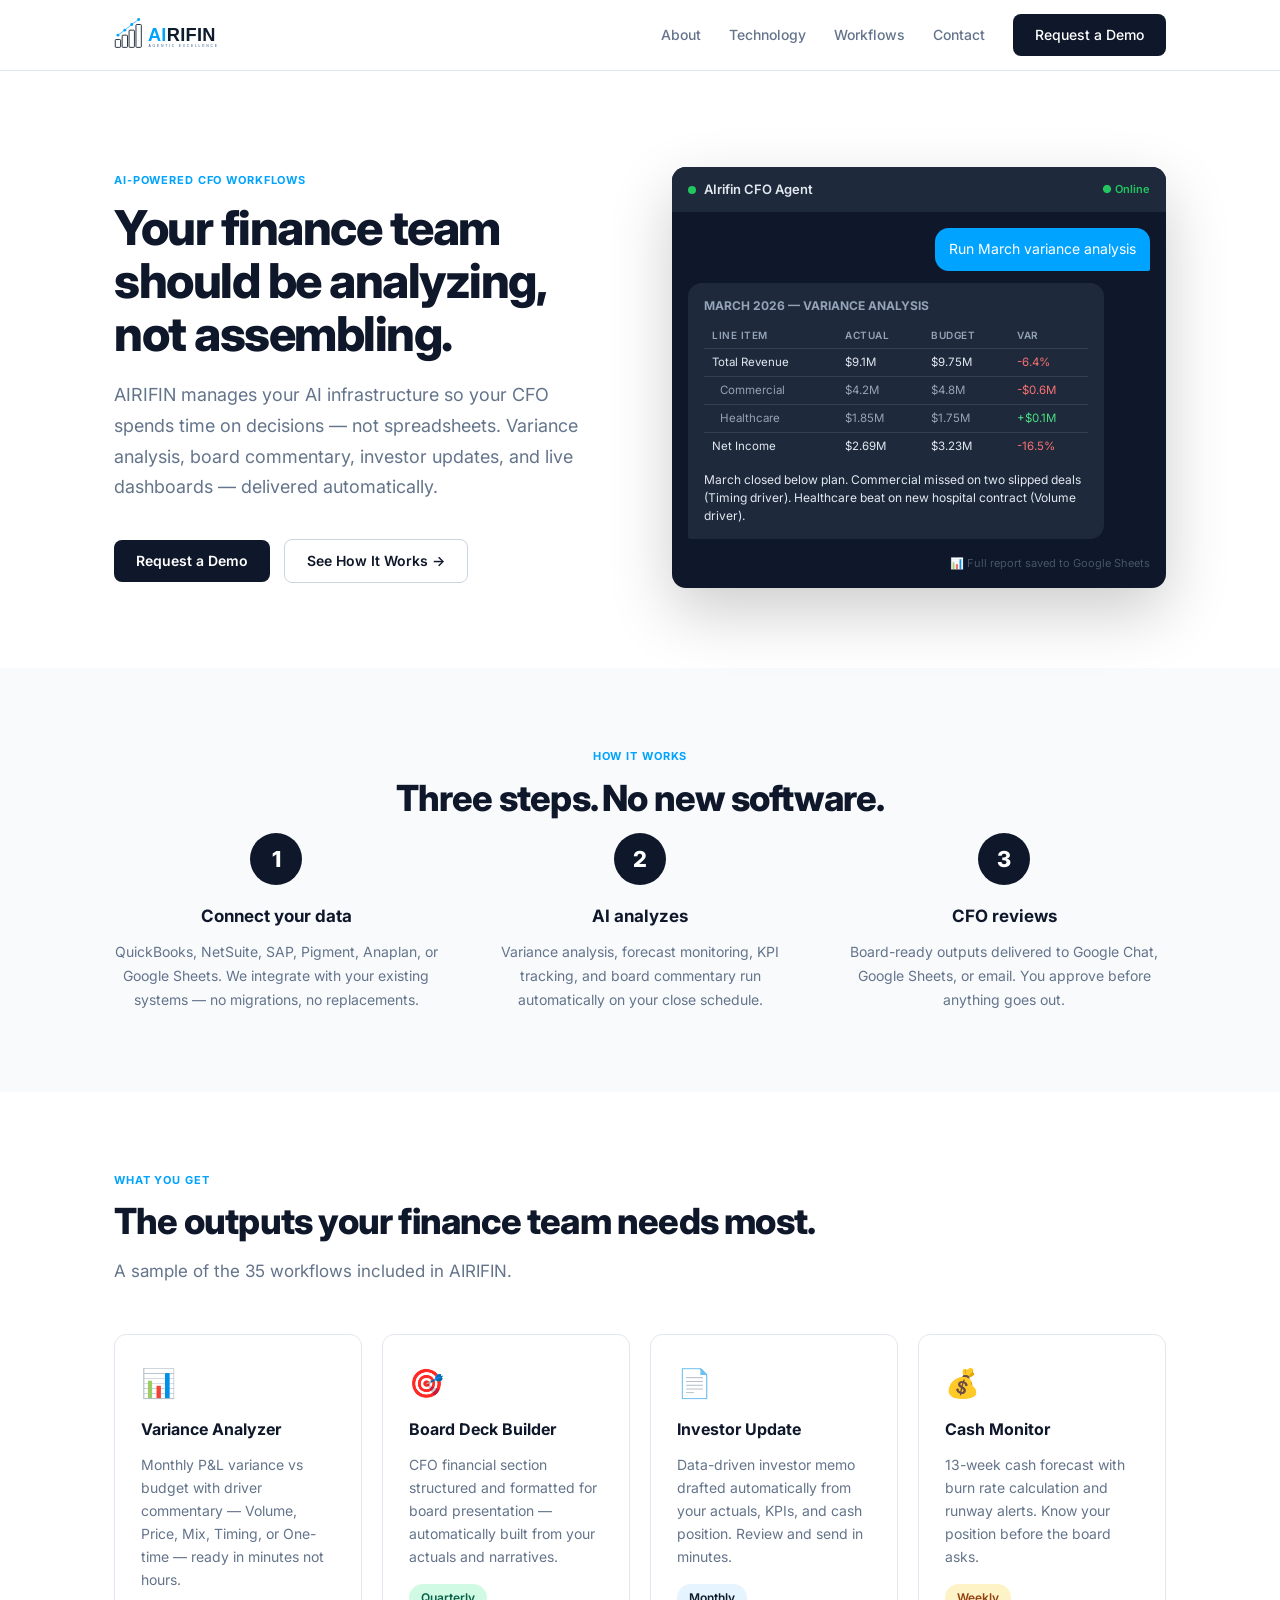
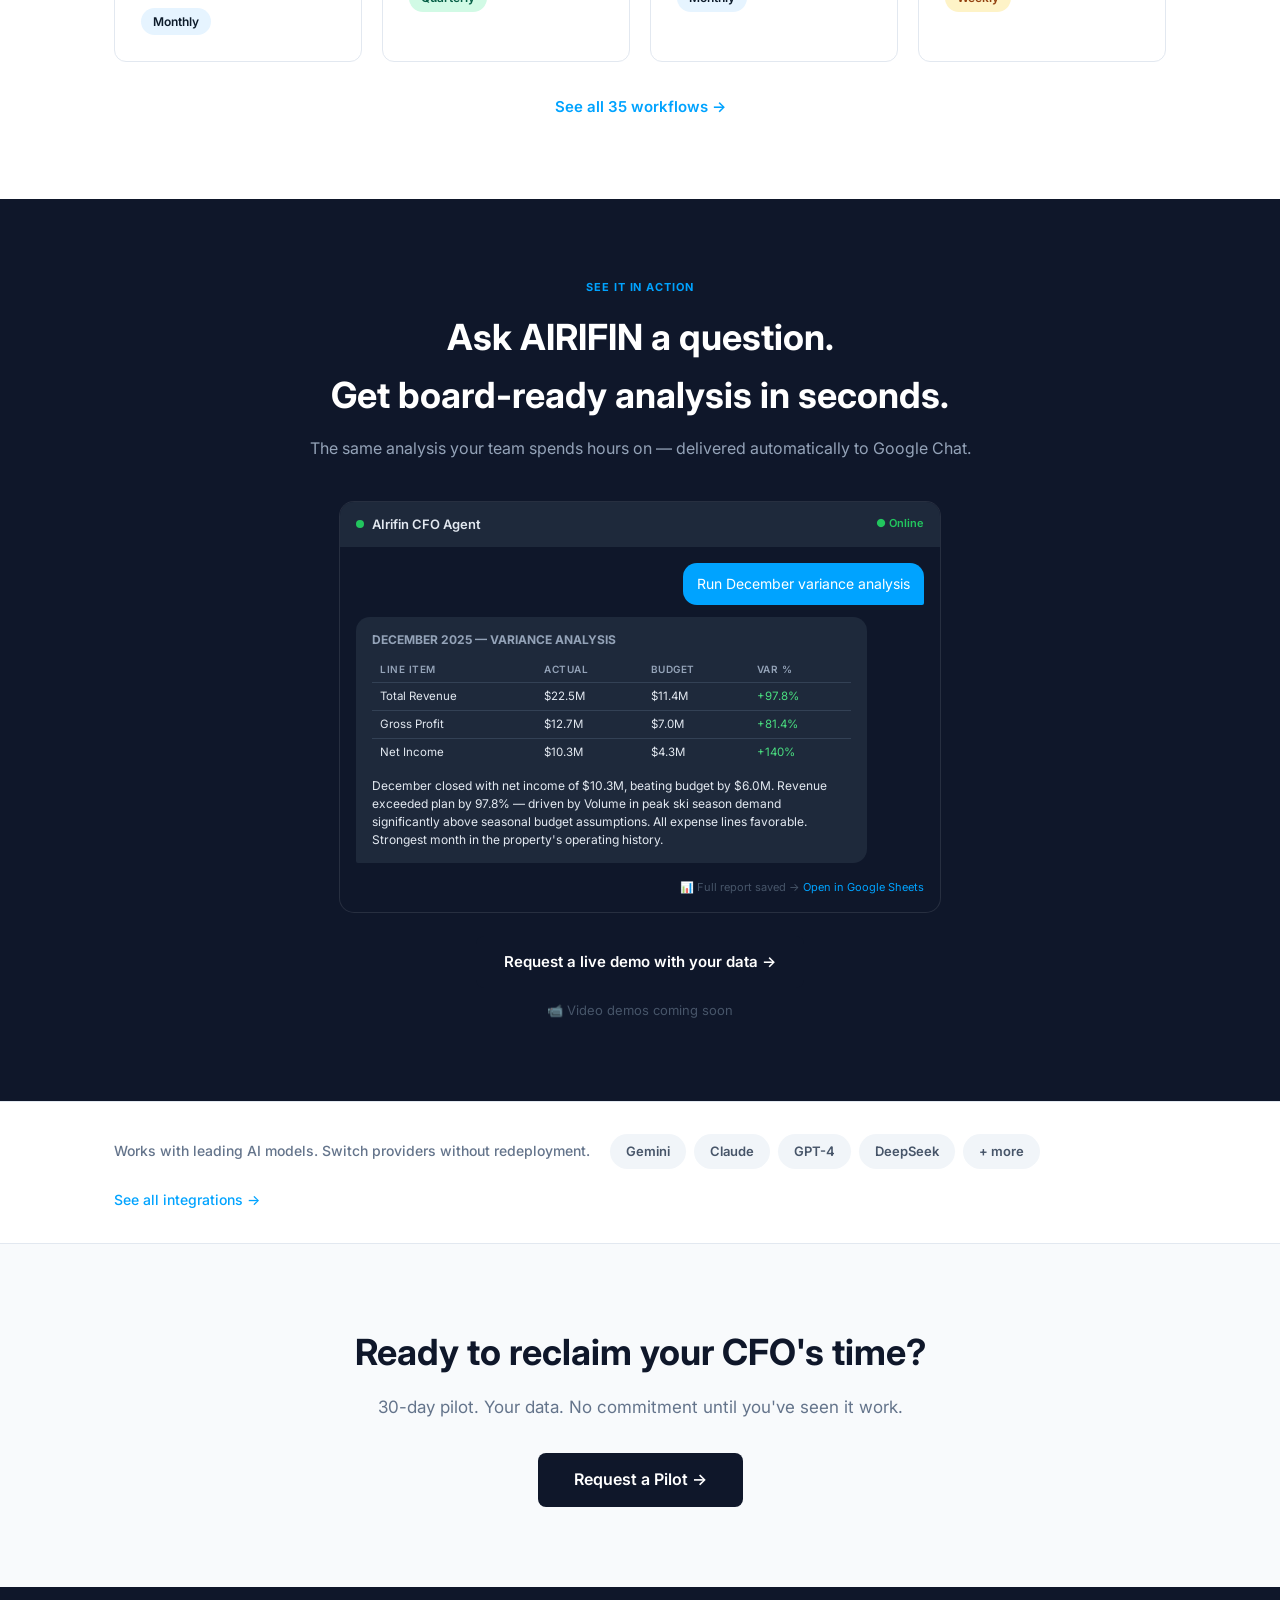
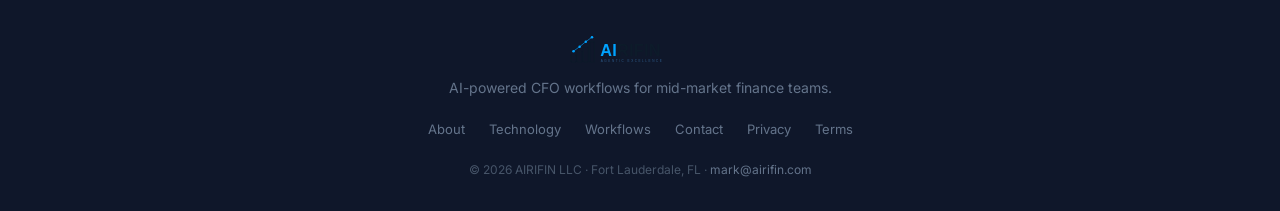
==== commit 15ae480b: "Brand update: AIRIFIN all-caps, new SVG logo, cyan/navy palette, favicon" ====
--- a/index.html
+++ b/index.html
@@ -3,18 +3,19 @@
 <head>
   <meta charset="UTF-8">
   <meta name="viewport" content="width=device-width, initial-scale=1.0">
-  <meta name="description" content="AIrifin builds AI-powered CFO workflows for mid-market finance teams. Variance analysis, board commentary, investor updates, and live dashboards — automated.">
+  <meta name="description" content="AIRIFIN builds AI-powered CFO workflows for mid-market finance teams. Variance analysis, board commentary, investor updates, and live dashboards — automated.">
   <title>AIrifin — AI-Powered CFO Workflows</title>
   <link rel="preconnect" href="https://fonts.googleapis.com">
   <link rel="preconnect" href="https://fonts.gstatic.com" crossorigin>
   <link href="https://fonts.googleapis.com/css2?family=Inter:wght@300;400;500;600;700;800&display=swap" rel="stylesheet">
   <link rel="stylesheet" href="style.css">
+  <link rel="icon" type="image/png" href="favicon.png">
 </head>
 <body>
 
 <nav>
   <div class="container nav-inner">
-    <a href="index.html" class="nav-logo"><span style="color:#2563EB;">AI</span>rifin</a>
+    <a href="index.html" class="nav-logo"><img src="airifin-logo.svg" alt="AIRIFIN" height="36" style="display:block;"></a>
     <button class="menu-toggle" aria-label="Toggle menu">☰</button>
     <div class="nav-links">
       <a href="about.html">About</a>
@@ -32,7 +33,7 @@
     <div class="hero-text">
       <p class="section-label fade-in">AI-Powered CFO Workflows</p>
       <h1 class="fade-in">Your finance team should be analyzing,<br>not assembling.</h1>
-      <p class="hero-sub fade-in">AIrifin manages your AI infrastructure so your CFO spends time on decisions — not spreadsheets. Variance analysis, board commentary, investor updates, and live dashboards — delivered automatically.</p>
+      <p class="hero-sub fade-in">AIRIFIN manages your AI infrastructure so your CFO spends time on decisions — not spreadsheets. Variance analysis, board commentary, investor updates, and live dashboards — delivered automatically.</p>
       <div class="hero-cta fade-in">
         <a href="mailto:mark@airifin.com" class="btn-primary">Request a Demo</a>
         <a href="#how-it-works" class="btn-ghost">See How It Works →</a>
@@ -97,7 +98,7 @@
   <div class="container">
     <p class="section-label fade-in">What You Get</p>
     <h2 class="section-title fade-in">The outputs your finance team needs most.</h2>
-    <p class="section-subtitle fade-in">A sample of the 35 workflows included in AIrifin.</p>
+    <p class="section-subtitle fade-in">A sample of the 35 workflows included in AIRIFIN.</p>
     <div class="card-grid fade-in">
       <div class="card">
         <div style="font-size:28px;margin-bottom:12px;">📊</div>
@@ -125,7 +126,7 @@
       </div>
     </div>
     <div style="text-align:center;margin-top:32px;" class="fade-in">
-      <a href="workflows.html" style="color:#2563EB;font-weight:600;text-decoration:none;font-size:15px;">See all 35 workflows →</a>
+      <a href="workflows.html" style="color:#00A3FF;font-weight:600;text-decoration:none;font-size:15px;">See all 35 workflows →</a>
     </div>
   </div>
 </section>
@@ -134,8 +135,8 @@
 <section class="section section-navy">
   <div class="container">
     <div style="text-align:center;margin-bottom:40px;">
-      <p class="section-label fade-in" style="color:#60A5FA;">See It In Action</p>
-      <h2 class="fade-in" style="font-size:36px;font-weight:700;color:white;margin-bottom:12px;">Ask AIrifin a question.<br>Get board-ready analysis in seconds.</h2>
+      <p class="section-label fade-in" style="color:#00A3FF;">See It In Action</p>
+      <h2 class="fade-in" style="font-size:36px;font-weight:700;color:white;margin-bottom:12px;">Ask AIRIFIN a question.<br>Get board-ready analysis in seconds.</h2>
       <p class="fade-in" style="color:#94A3B8;font-size:16px;">The same analysis your team spends hours on — delivered automatically to Google Chat.</p>
     </div>
     <div style="max-width:600px;margin:0 auto;" class="fade-in">
@@ -159,7 +160,7 @@
             </table>
             <p style="margin-top:10px;font-size:12px;line-height:1.5;">December closed with net income of $10.3M, beating budget by $6.0M. Revenue exceeded plan by 97.8% — driven by Volume in peak ski season demand significantly above seasonal budget assumptions. All expense lines favorable. Strongest month in the property's operating history.</p>
           </div>
-          <div style="font-size:11px;color:#475569;text-align:right;margin-top:4px;">📊 Full report saved → <a href="#" style="color:#60A5FA;text-decoration:none;">Open in Google Sheets</a></div>
+          <div style="font-size:11px;color:#475569;text-align:right;margin-top:4px;">📊 Full report saved → <a href="#" style="color:#00A3FF;text-decoration:none;">Open in Google Sheets</a></div>
         </div>
       </div>
       <div style="text-align:center;margin-top:24px;">
@@ -182,7 +183,7 @@
         <span class="tech-badge">DeepSeek</span>
         <span class="tech-badge">+ more</span>
       </div>
-      <a href="technology.html" style="color:#2563EB;font-size:14px;font-weight:500;white-space:nowrap;">See all integrations →</a>
+      <a href="technology.html" style="color:#00A3FF;font-size:14px;font-weight:500;white-space:nowrap;">See all integrations →</a>
     </div>
   </div>
 </section>
@@ -198,7 +199,7 @@
 
 <footer>
   <div class="container footer-inner">
-    <div class="footer-logo"><span style="color:#60A5FA;">AI</span>rifin</div>
+    <div class="footer-logo"><img src="airifin-logo.svg" alt="AIRIFIN" height="32" style="display:block;margin:0 auto;"></div>
     <p class="footer-tagline">AI-powered CFO workflows for mid-market finance teams.</p>
     <div class="footer-links">
       <a href="about.html">About</a>
@@ -208,7 +209,7 @@
       <a href="privacy.html">Privacy</a>
       <a href="terms.html">Terms</a>
     </div>
-    <p class="footer-copy">© 2026 AIrifin LLC · Fort Lauderdale, FL · <a href="mailto:mark@airifin.com">mark@airifin.com</a></p>
+    <p class="footer-copy">© 2026 AIRIFIN LLC · Fort Lauderdale, FL · <a href="mailto:mark@airifin.com">mark@airifin.com</a></p>
   </div>
 </footer>
 
--- a/style.css
+++ b/style.css
@@ -27,7 +27,7 @@
 .section { padding: 80px 0; }
 .section-gray { background: #F8FAFC; }
 .section-navy { background: #0F172A; }
-.section-label { font-size: 11px; font-weight: 700; letter-spacing: 0.08em; text-transform: uppercase; color: #2563EB; margin-bottom: 12px; display: block; }
+.section-label { font-size: 11px; font-weight: 700; letter-spacing: 0.08em; text-transform: uppercase; color: #00A3FF; margin-bottom: 12px; display: block; }
 .section-title { font-size: 36px; font-weight: 800; color: #0F172A; letter-spacing: -0.8px; line-height: 1.15; margin-bottom: 14px; }
 .section-subtitle { font-size: 17px; color: #64748B; line-height: 1.7; max-width: 600px; margin-bottom: 48px; }
 
@@ -43,7 +43,7 @@
 .chat-header { background: #1E293B; padding: 12px 16px; display: flex; align-items: center; gap: 8px; font-size: 13px; color: #E2E8F0; font-weight: 600; }
 .chat-dot { width: 8px; height: 8px; border-radius: 50%; background: #22C55E; flex-shrink: 0; }
 .chat-messages { padding: 16px; display: flex; flex-direction: column; gap: 12px; }
-.msg-user { background: #2563EB; color: #fff; padding: 10px 14px; border-radius: 14px 14px 2px 14px; font-size: 14px; align-self: flex-end; max-width: 80%; }
+.msg-user { background: #00A3FF; color: #fff; padding: 10px 14px; border-radius: 14px 14px 2px 14px; font-size: 14px; align-self: flex-end; max-width: 80%; }
 .msg-bot { background: #1E293B; color: #E2E8F0; padding: 14px 16px; border-radius: 14px 14px 14px 2px; font-size: 13px; max-width: 90%; line-height: 1.5; }
 .msg-table { border-collapse: collapse; width: 100%; margin: 6px 0; font-size: 11.5px; }
 .msg-table th { color: #94A3B8; padding: 5px 8px; text-align: left; font-weight: 600; font-size: 10px; text-transform: uppercase; letter-spacing: 0.05em; }
@@ -65,7 +65,7 @@
 
 /* ── Badges ──────────────────────────────────────────────────── */
 .badge { display: inline-block; padding: 4px 12px; border-radius: 100px; font-size: 12px; font-weight: 600; }
-.badge-blue { background: #DBEAFE; color: #1D4ED8; }
+.badge-blue { background: #E6F4FF; color: #0D1B2A; }
 .badge-green { background: #D1FAE5; color: #065F46; }
 .badge-purple { background: #EDE9FE; color: #5B21B6; }
 .badge-orange { background: #FEF3C7; color: #92400E; }
@@ -94,7 +94,7 @@
 .founder-section { display: grid; grid-template-columns: auto 1fr; gap: 40px; align-items: start; }
 .founder-photo { width: 120px; height: 120px; border-radius: 50%; background: #0F172A; color: #fff; font-size: 24px; font-weight: 800; display: flex; align-items: center; justify-content: center; flex-shrink: 0; }
 .credential-badges { display: flex; gap: 8px; flex-wrap: wrap; margin-top: 16px; }
-.credential-badge { background: #DBEAFE; color: #1E40AF; padding: 5px 14px; border-radius: 100px; font-size: 12px; font-weight: 600; }
+.credential-badge { background: #E6F4FF; color: #0D1B2A; padding: 5px 14px; border-radius: 100px; font-size: 12px; font-weight: 600; }
 .commitment-grid { display: grid; grid-template-columns: repeat(2, 1fr); gap: 20px; }
 .commitment-item { background: #fff; border: 1px solid #E2E8F0; border-radius: 10px; padding: 20px; }
 .commitment-item h4 { font-size: 15px; font-weight: 700; color: #0F172A; margin-bottom: 6px; }
@@ -104,7 +104,7 @@
 .llm-grid { display: grid; grid-template-columns: repeat(auto-fill, minmax(200px, 1fr)); gap: 20px; }
 .llm-card { background: #fff; border: 1px solid #E2E8F0; border-radius: 12px; padding: 24px; }
 .llm-name { font-size: 16px; font-weight: 700; color: #0F172A; margin-bottom: 10px; }
-.best-for { font-size: 12px; color: #2563EB; font-weight: 600; margin-top: 12px; padding-top: 12px; border-top: 1px solid #E2E8F0; }
+.best-for { font-size: 12px; color: #00A3FF; font-weight: 600; margin-top: 12px; padding-top: 12px; border-top: 1px solid #E2E8F0; }
 .output-grid { display: grid; grid-template-columns: repeat(auto-fill, minmax(160px, 1fr)); gap: 16px; }
 .output-item { background: #F8FAFC; border: 1px solid #E2E8F0; padding: 18px; border-radius: 10px; }
 .datasource-grid { display: grid; grid-template-columns: 1fr 1fr; gap: 16px; max-width: 580px; }
@@ -117,7 +117,7 @@
 /* ── Workflows page ─────────────────────────────────────────── */
 .filter-bar { display: flex; gap: 8px; flex-wrap: wrap; margin-bottom: 36px; }
 .filter-btn { padding: 8px 18px; border-radius: 100px; border: 1px solid #E2E8F0; background: #F8FAFC; color: #475569; font-size: 13px; font-weight: 500; cursor: pointer; transition: all 0.15s; }
-.filter-btn:hover { border-color: #2563EB; color: #2563EB; }
+.filter-btn:hover { border-color: #00A3FF; color: #00A3FF; }
 .filter-btn.active { background: #0F172A; color: #fff; border-color: #0F172A; }
 .workflow-group { margin-bottom: 48px; }
 .workflow-group-header { margin-bottom: 20px; }
@@ -132,7 +132,7 @@
 .form-group { margin-bottom: 20px; }
 .form-group label { display: block; font-size: 13px; font-weight: 600; color: #1E293B; margin-bottom: 6px; }
 .form-group input, .form-group textarea { width: 100%; padding: 11px 14px; border: 1px solid #E2E8F0; border-radius: 8px; font-size: 14px; font-family: inherit; color: #1E293B; transition: border-color 0.15s; }
-.form-group input:focus, .form-group textarea:focus { outline: none; border-color: #2563EB; box-shadow: 0 0 0 3px rgba(37,99,235,0.1); }
+.form-group input:focus, .form-group textarea:focus { outline: none; border-color: #00A3FF; box-shadow: 0 0 0 3px rgba(37,99,235,0.1); }
 .form-group textarea { resize: vertical; }
 .expect-steps { display: flex; flex-direction: column; gap: 20px; }
 .expect-step { display: flex; gap: 14px; align-items: flex-start; }
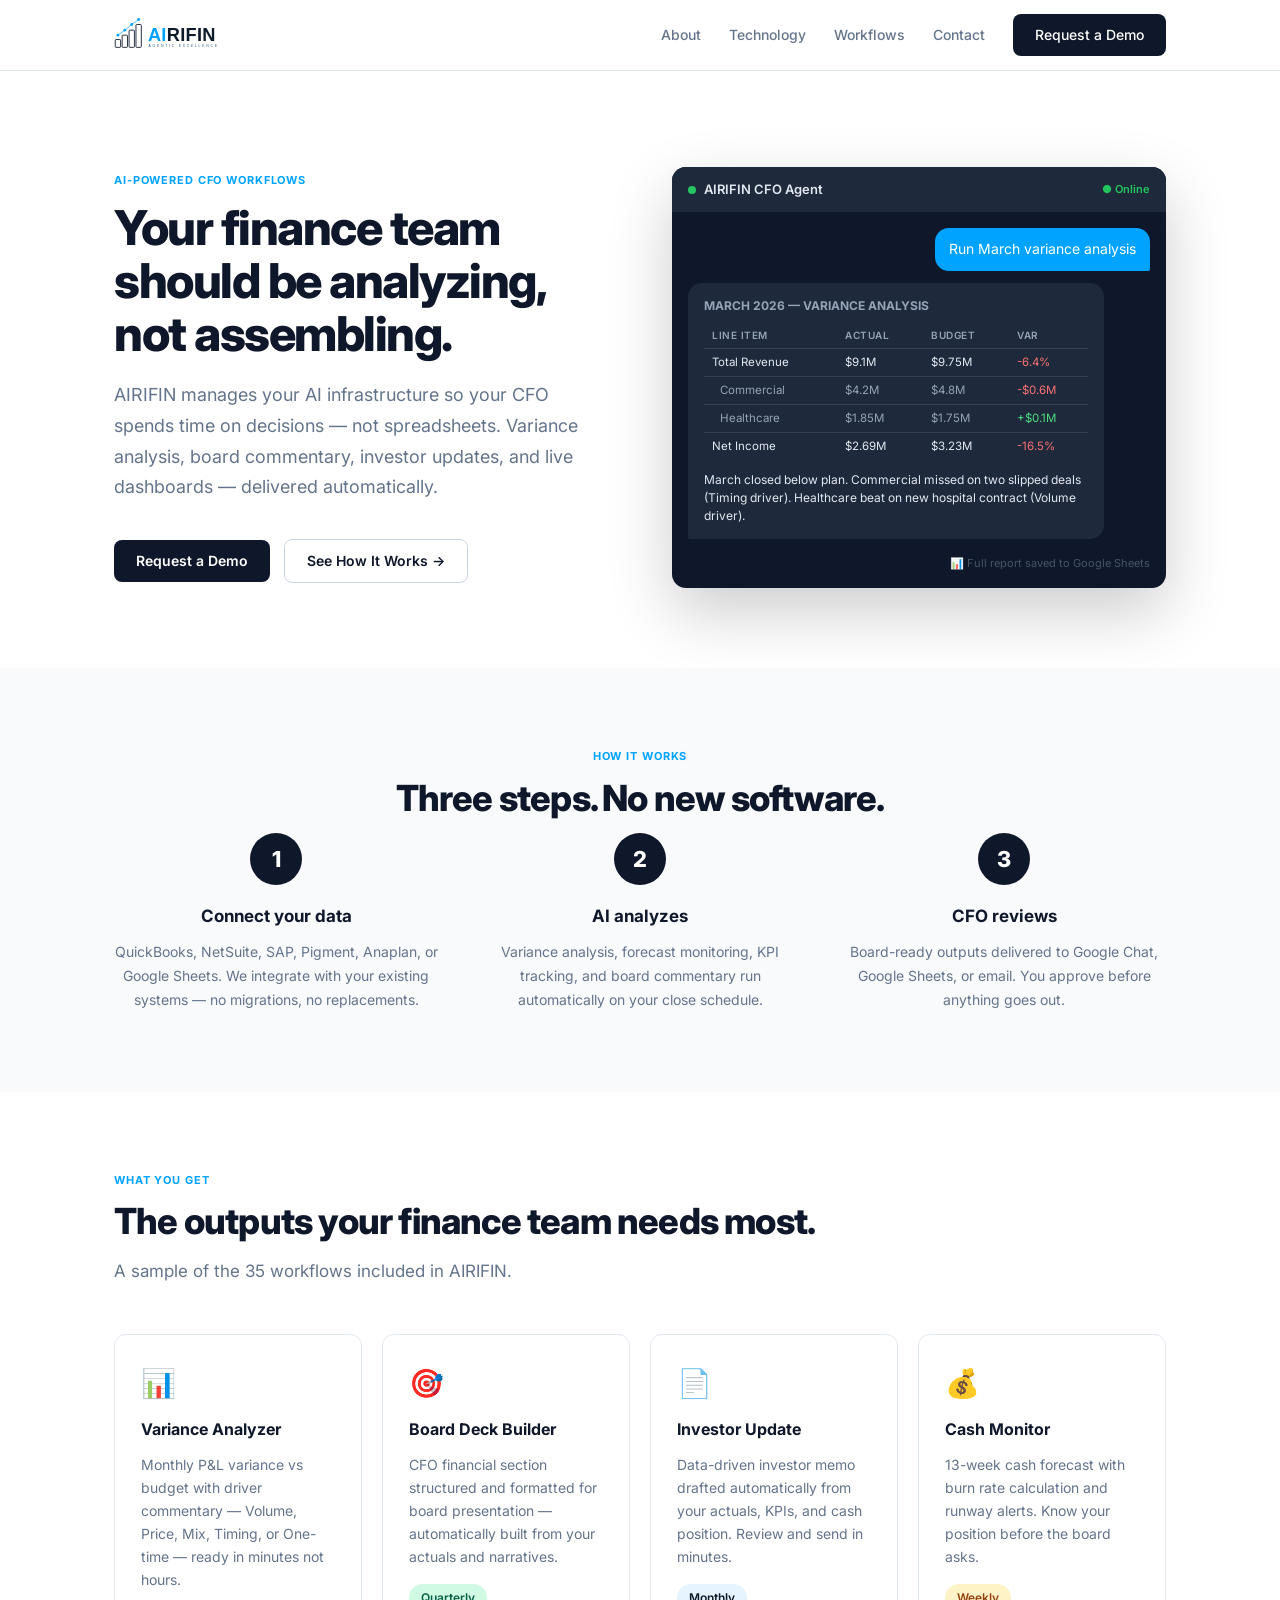
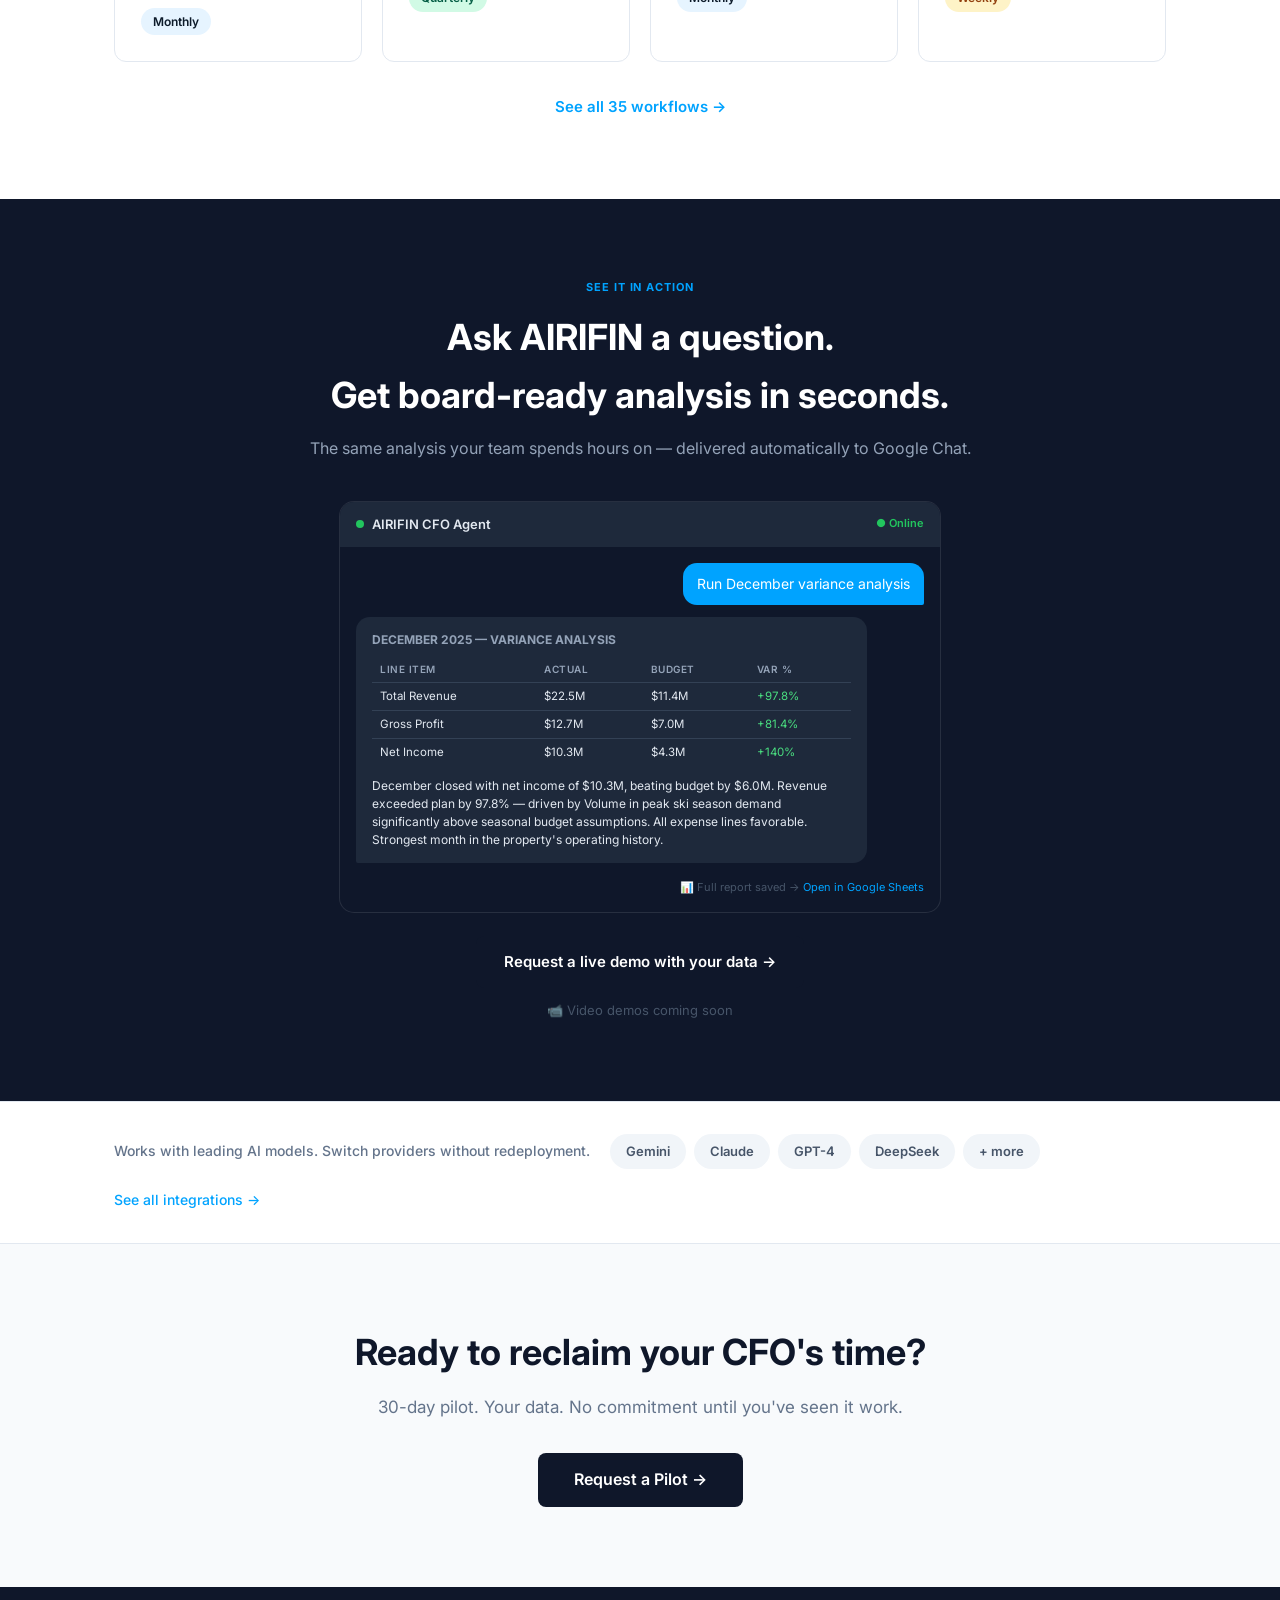
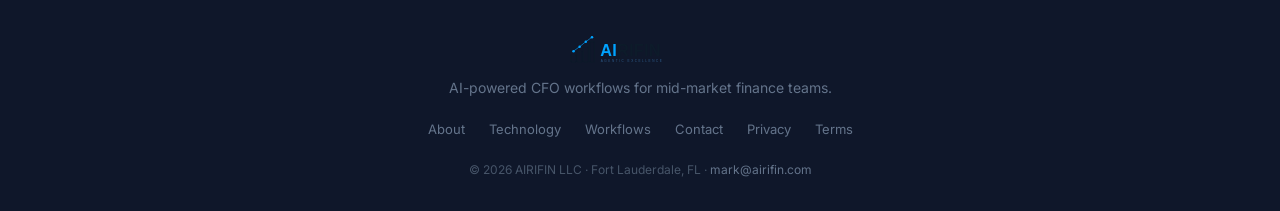
==== commit 19ffb8c5: "Fix: AIRIFIN all-caps across all pages" ====
--- a/index.html
+++ b/index.html
@@ -4,7 +4,7 @@
   <meta charset="UTF-8">
   <meta name="viewport" content="width=device-width, initial-scale=1.0">
   <meta name="description" content="AIRIFIN builds AI-powered CFO workflows for mid-market finance teams. Variance analysis, board commentary, investor updates, and live dashboards — automated.">
-  <title>AIrifin — AI-Powered CFO Workflows</title>
+  <title>AIRIFIN — AI-Powered CFO Workflows</title>
   <link rel="preconnect" href="https://fonts.googleapis.com">
   <link rel="preconnect" href="https://fonts.gstatic.com" crossorigin>
   <link href="https://fonts.googleapis.com/css2?family=Inter:wght@300;400;500;600;700;800&display=swap" rel="stylesheet">
@@ -43,7 +43,7 @@
       <div class="chat-mockup">
         <div class="chat-header">
           <div class="chat-dot"></div>
-          <span>AIrifin CFO Agent</span>
+          <span>AIRIFIN CFO Agent</span>
           <span style="margin-left:auto;font-size:11px;color:#22C55E;">● Online</span>
         </div>
         <div class="chat-messages">
@@ -143,7 +143,7 @@
       <div class="chat-mockup" style="box-shadow:0 0 0 1px rgba(255,255,255,0.1);">
         <div class="chat-header">
           <div class="chat-dot"></div>
-          <span>AIrifin CFO Agent</span>
+          <span>AIRIFIN CFO Agent</span>
           <span style="margin-left:auto;font-size:11px;color:#22C55E;">● Online</span>
         </div>
         <div class="chat-messages">
